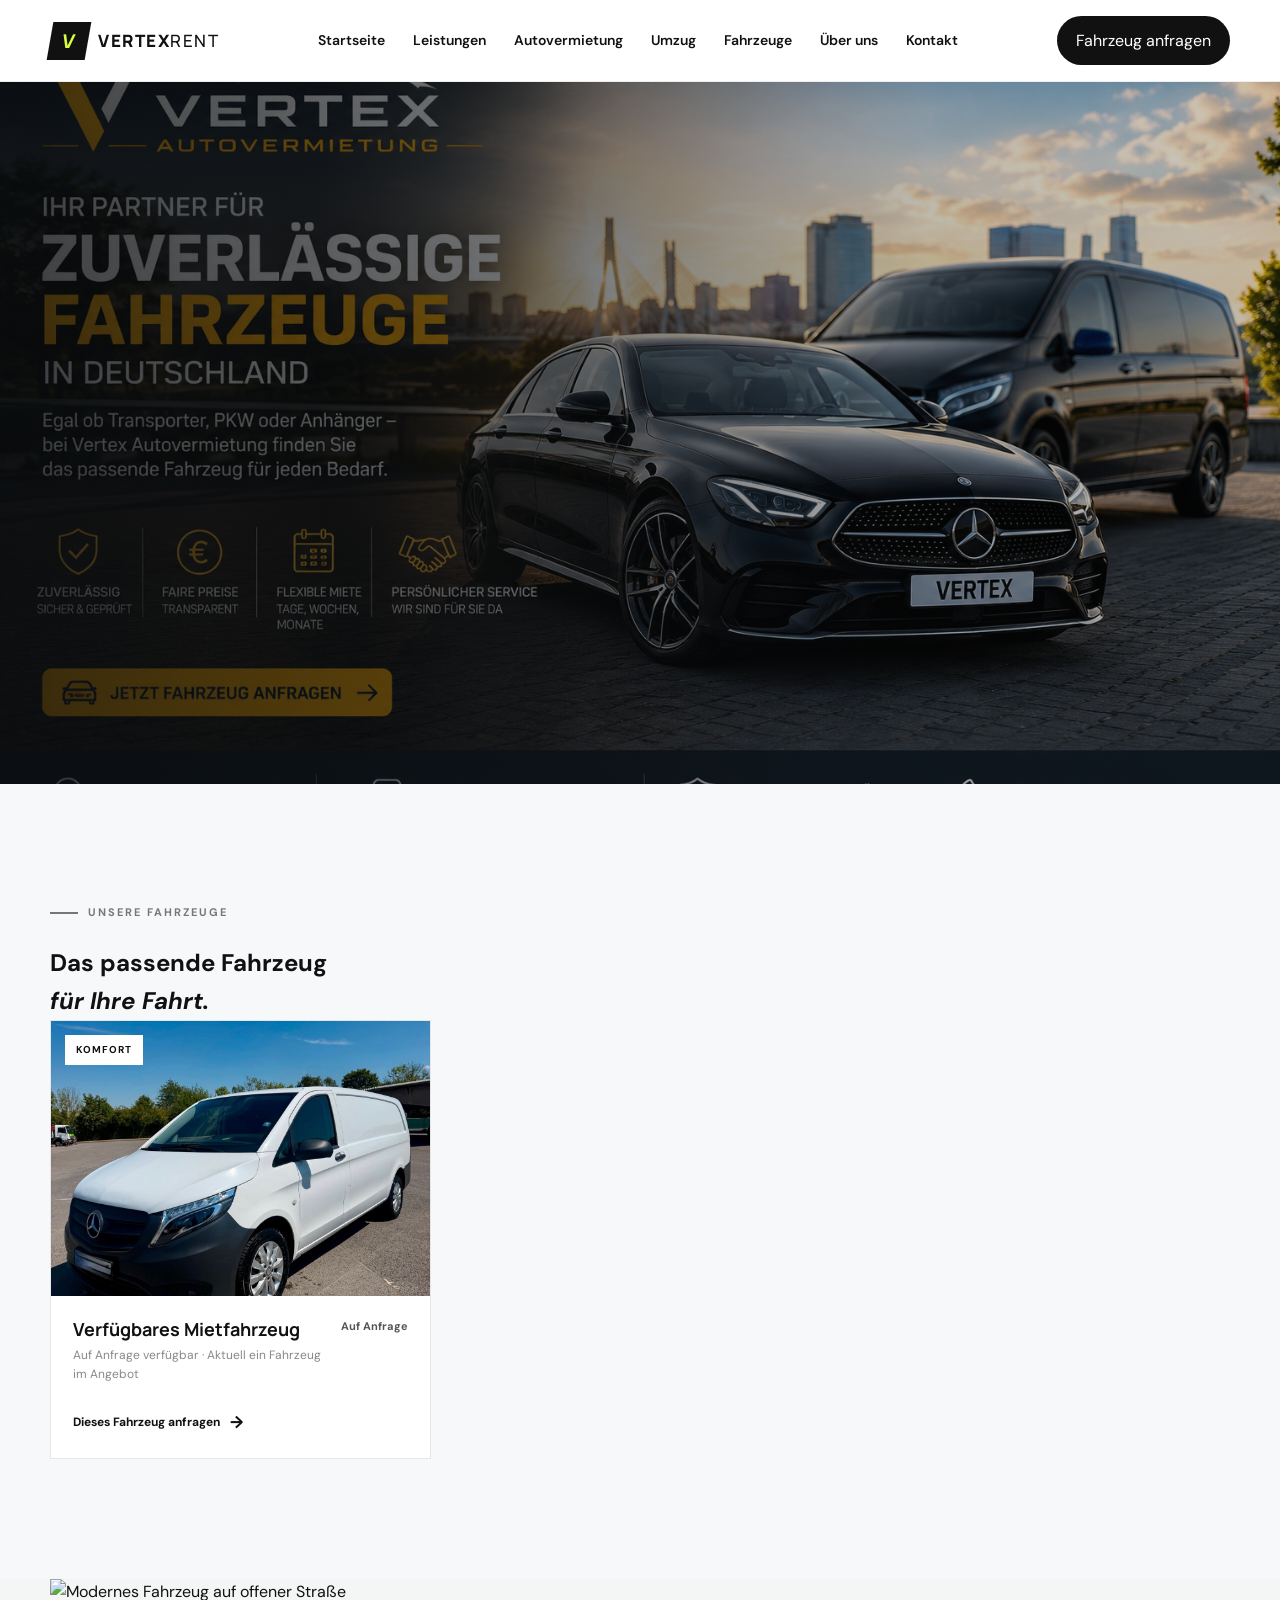
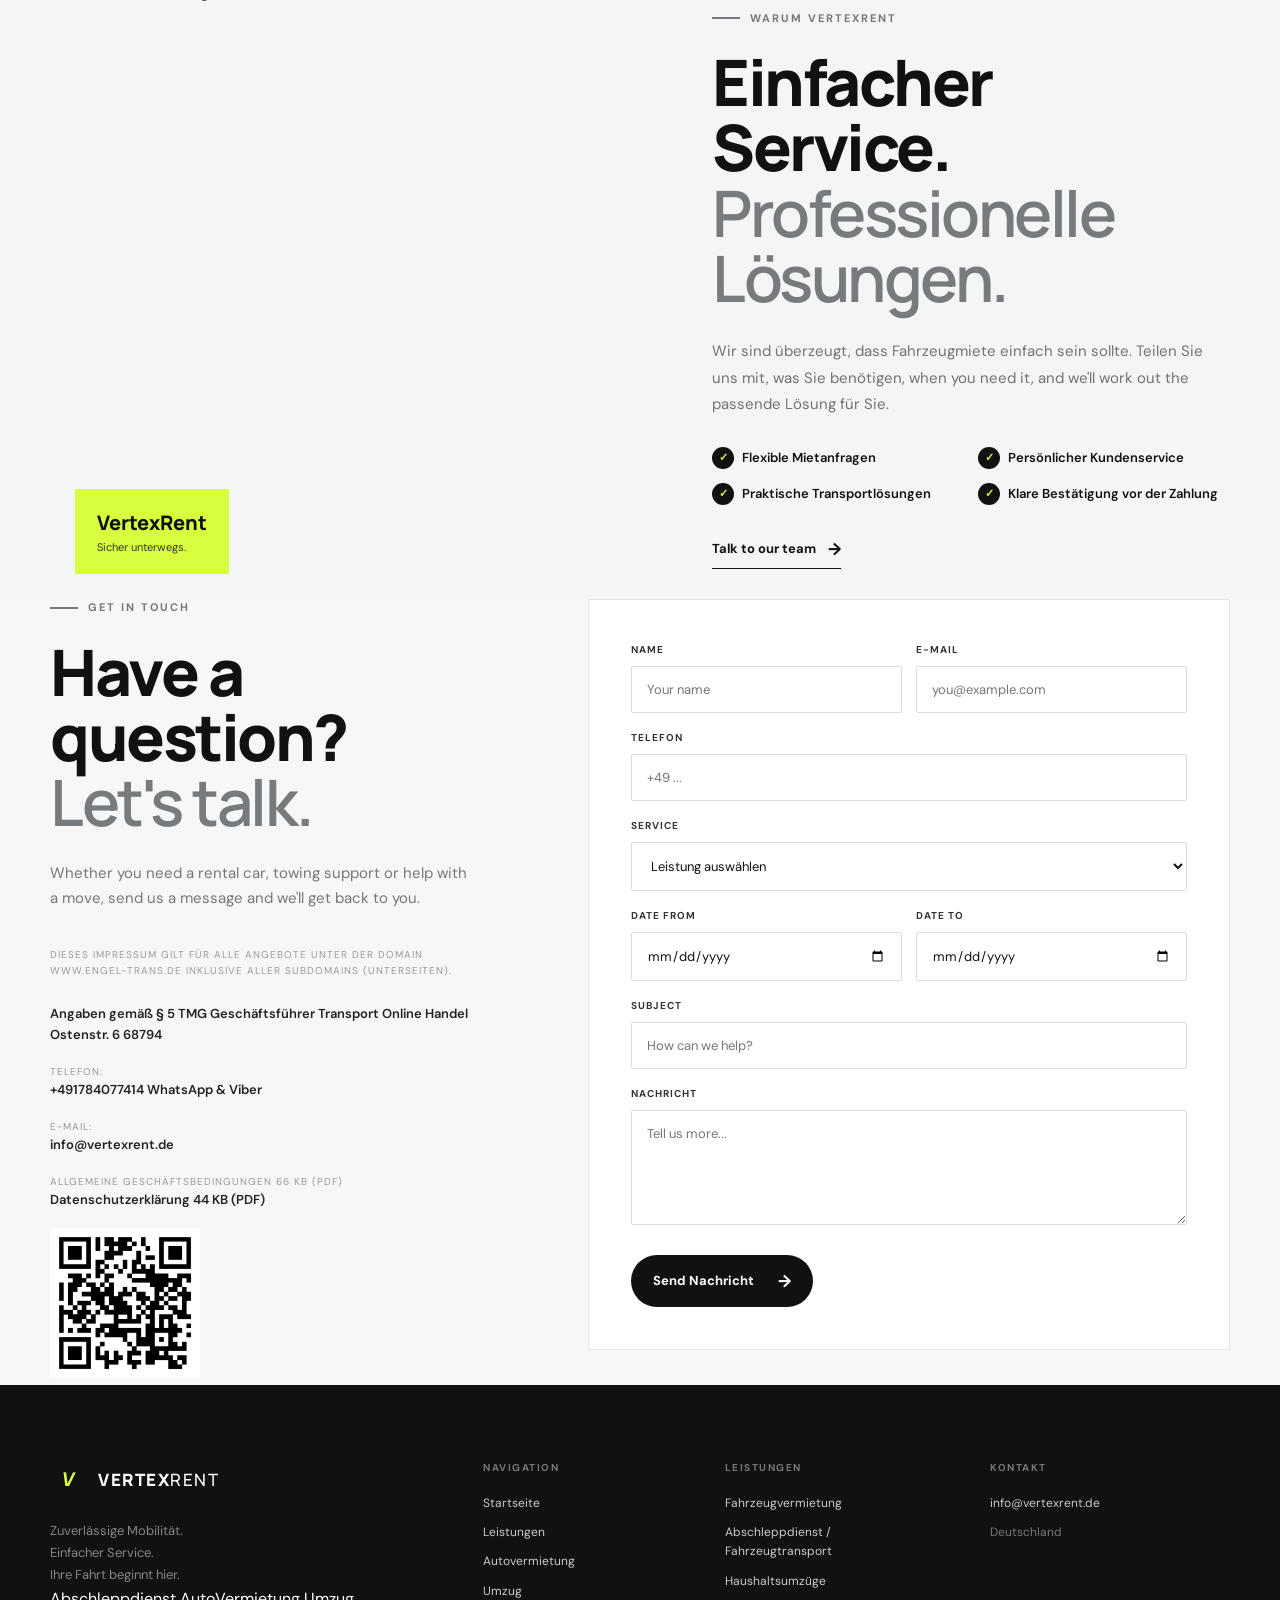
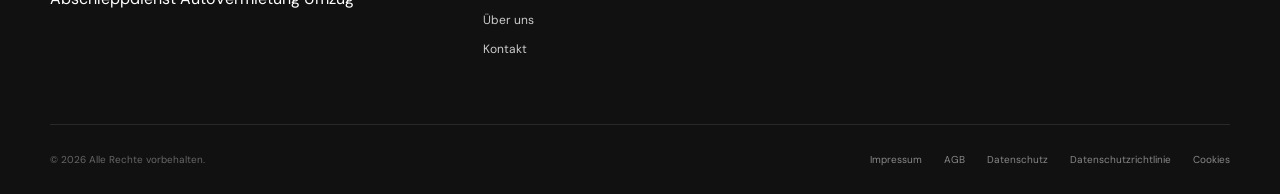
==== index.html @ 425d214c "added all files" ====
<!DOCTYPE html>

<html lang="de">
<head>
<!-- 
         BASIC META
     -->
<meta charset="utf-8"/>
<meta content="width=device-width, initial-scale=1.0" name="viewport"/>
<meta content="IE=edge" http-equiv="X-UA-Compatible"/>
<!-- 
         SEO
     -->
<title>VertexRent | Autovermietung &amp; Mobilitätsservice</title>
<meta content="VertexRent offers reliable car rental, towing and household moving services with flexible rental solutions and professional support." name="description"/>
<meta content="car rental, rent a car, vehicle rental, towing cars, moving household, VertexRent" name="keywords"/>
<meta content="VertexRent" name="author"/>
<meta content="index, follow" name="robots"/>
<meta content="index, follow" name="googlebot"/>
<!-- 
         CANONICAL URL
     -->
<link href="https://vertexrent.de/" rel="canonical"/>
<!-- 
         FAVICON
     -->
<link href="images/favicon.png" rel="icon" type="image/png"/>
<!-- 
         GOOGLE FONTS
     -->
<link href="https://fonts.googleapis.com" rel="preconnect"/>
<link crossorigin="" href="https://fonts.gstatic.com" rel="preconnect"/>
<link href="https://fonts.googleapis.com/css2?family=DM+Sans:wght@400;500;600;700&amp;family=Manrope:wght@600;700;800&amp;display=swap" rel="stylesheet"/>
<!-- 
         OPEN GRAPH
         Facebook / WhatsApp / LinkedIn
          -->
<meta content="website" property="og:type"/>
<meta content="VertexRent | Autovermietung &amp; Mobilitätsservice" property="og:title"/>
<meta content="Zuverlässige Autovermietung, Transport- und Umzugsleistungen von VertexRent." property="og:description"/>
<meta content="https://vertexrent.de/" property="og:url"/>
<meta content="VertexRent" property="og:site_name"/>
<meta content="https://vertexrent.de/images/og-image.jpg" property="og:image"/>
<!--  TWITTER / X CARD -->
<meta content="summary_large_image" name="twitter:card"/>
<meta content="VertexRent | Autovermietung &amp; Mobilitätsservice" name="twitter:title"/>
<meta content="Zuverlässige Autovermietung, Transport- und Umzugsleistungen von VertexRent." name="twitter:description"/>
<meta content="https://vertexrent.de/images/og-image.jpg" name="twitter:image"/>
<!-- 
         WEBSITE CSS
    -->
<link href="style.css" rel="stylesheet"/>
<link href="responsive.css" rel="stylesheet"/>
</head>
<body>
<header class="site-header">
  <div class="container nav-wrapper">
    <a href="index.html" class="logo" aria-label="VertexRent Startseite">
      <span class="logo-mark">V</span>
      <span class="logo-text">VERTEX<span>RENT</span></span>
    </a>
    <nav id="site-navigation" class="main-nav" aria-label="Hauptnavigation">
      <a href="index.html">Startseite</a>
      <a href="services.html">Leistungen</a>
      <a href="rental.html">Autovermietung</a>
      <a href="moving.html">Umzug</a>
      <a href="index.html#fleet">Fahrzeuge</a>
      <a href="index.html#about">Über uns</a>
      <a href="index.html#contact">Kontakt</a>
    </nav>
    <a href="rental.html" class="nav-cta">Fahrzeug anfragen</a>
    <button class="menu-toggle" type="button" aria-expanded="false" aria-controls="site-navigation" aria-label="Navigationsmenü öffnen">
      <span></span><span></span><span></span>
    </button>
  </div>
</header>

<!-- Website content will be added here -->
<!-- =========================
         HEADER
    ========================== -->
<!-- =========================
         MAIN CONTENT
    ========================== -->
<main id="main-content">
<section class="hero" id="home">
<!-- Background Image -->
<div class="hero-background"></div>
<div class="container hero-container">
<!-- <div class="hero-content">
<p class="eyebrow hero-eyebrow"><span></span> VertexRent Mobilität</p>
<h1>Zuverlässig unterwegs.<br/><em>Einfach anfragen.</em></h1>
<p class="hero-description">Autovermietung, Fahrzeugtransport und Umzugsservice – persönlich betreut, klar organisiert und auf Ihren Bedarf abgestimmt.</p>
<div class="hero-actions">
<a class="btn btn-primary" href="rental.html">Autovermietung <span>↗</span></a>
<a class="btn btn-outline" href="moving.html">Umzug anfragen <span>→</span></a>
</div>
<div class="hero-trust">
<div class="trust-item"><strong>Persönlich</strong><span>betreute Anfragen</span></div>
<div class="trust-item"><strong>Flexibel</strong><span>nach Verfügbarkeit</span></div>
<div class="trust-item"><strong>Klar</strong><span>Preis vor Zahlung</span></div>
</div>
</div> -->
</div>
</section>
<!-- =========================
     OUR FLEET SECTION
========================= -->
<section class="fleet section" id="fleet">
<div class="container">
<!-- Section Heading -->
<div class="section-heading">
<p class="eyebrow">
<span></span>
                Unsere Fahrzeuge
            </p>
<h2>
                Das passende Fahrzeug
                <br/>
<em>für Ihre Fahrt.</em>
</h2>
</div>
<!-- Cars Grid -->
<div class="car-grid">
<!-- Car 01 -->
<article class="car-card">
<div class="car-image">
<img alt="Verfügbares Mietfahrzeug" src="/images/BC8DD529-C774-4352-8C28-1C7484FE3177.png"/>
<span class="car-tag">
                        Komfort
                    </span>
</div>
<div class="car-info">
<div class="car-main-info">
<div>
<h3>
                                Verfügbares Mietfahrzeug
                            </h3>
<p>
                                Auf Anfrage verfügbar · Aktuell ein Fahrzeug im Angebot
                            </p>
</div>
<span class="car-price">
                            Auf Anfrage
                        </span>
</div>
<a class="car-link" href="rental.html">
                        Dieses Fahrzeug anfragen
                        <span>→</span>
</a>
</div>
</article>
</div>
</div>
</section>
<!-- =========================
     ABOUT SECTION
========================= -->
<section class="about section" id="about">
<div class="container about-grid">
<!-- Über uns Image -->
<div class="about-image">
<img alt="Modernes Fahrzeug auf offener Straße" src="https://images.unsplash.com/photo-1492144534655-ae79c964c9d7?auto=format&amp;fit=crop&amp;w=1400&amp;q=85"/>
<div class="about-badge">
<strong>VertexRent</strong>
<span>
                    Sicher unterwegs.
                </span>
</div>
</div>
<!-- Über uns Content -->
<div class="about-content">
<p class="eyebrow">
<span></span>

                Warum VertexRent

            </p>
<h2>

                Einfacher Service.
                <br/>
<em>Professionelle Lösungen.</em>
</h2>
<p class="about-description">

                Wir sind überzeugt, dass Fahrzeugmiete
                einfach sein sollte. Teilen Sie uns mit, was Sie benötigen,
                when you need it, and we'll work out the
                passende Lösung für Sie.

            </p>
<!-- Benefits -->
<ul class="benefits-list">
<li>
<span class="benefit-icon">
                        ✓
                    </span>
<span>
                        Flexible Mietanfragen
                    </span>
</li>
<li>
<span class="benefit-icon">
                        ✓
                    </span>
<span>
                        Persönlicher Kundenservice
                    </span>
</li>
<li>
<span class="benefit-icon">
                        ✓
                    </span>
<span>
                        Praktische Transportlösungen
                    </span>
</li>
<li>
<span class="benefit-icon">
                        ✓
                    </span>
<span>
                        Klare Bestätigung vor der Zahlung
                    </span>
</li>
</ul>
<!-- Link -->
<a class="about-link" href="#contact">

                Talk to our team

                <span>→</span>
</a>
</div>
</div>
</section>
<!-- =========================
     BOOKING SECTION
========================= -->

<!-- =========================
     CONTACT SECTION
========================= -->
<section class="contact section" id="contact">
<div class="container contact-grid">
<!-- Kontakt Information -->
<div class="contact-content">
<p class="eyebrow">
<span></span>

                Get in touch

            </p>
<h2>

                Have a question?
                <br/>
<em>Let's talk.</em>
</h2>
<p class="contact-description">

                Whether you need a rental car, towing support
                or help with a move, send us a message and
                we'll get back to you.

            </p>
<!-- Kontakt Details -->
<div class="contact-details">
<div class="contact-detail">
<span>
                       Dieses Impressum gilt für alle Angebote unter der Domain www.engel-trans.de inklusive aller Subdomains (Unterseiten).
                    </span>
                    <br/>
<strong>
                        Angaben gemäß § 5 TMG

Geschäftsführer
Transport Online Handel
Ostenstr. 6 68794

                    </strong>
</div>
<div class="contact-detail">
<span>
                       Telefon:
                    </span>
<strong>
                        +491784077414 WhatsApp & Viber
                    </strong>
                    
</div>
<div class="contact-detail">
<span>
                       E-Mail:
                    </span>
<strong>
                      info@vertexrent.de
                    </strong>
                    
</div>
<div class="contact-detail">
<span>
                       Allgemeine Geschäftsbedingungen
66 KB (PDF)
                    </span>
<strong>
                       Datenschutzerklärung
44 KB (PDF)
                    </strong>
                    
</div>
<div class="contact-detail">
<span>
                       
                    </span>
<strong>
                      <img src="images/whatsappQR.jpeg" alt="QR-Code-Engel-Trans" width="150" height="150">
                    </strong>
                    
</div>
</div>
</div>
<!-- Kontakt Form -->
<div class="contact-form-wrapper">
<form class="contact-form" id="contactForm">
<!-- Name + E-Mail -->
<div class="form-row">
<div class="form-group">
<label for="contact-name">
                            Name
                        </label>
<input id="contact-name" name="name" placeholder="Your name" required="" type="text"/>
</div>
<div class="form-group">
<label for="contact-email">
                            E-Mail
                        </label>
<input id="contact-email" name="email" placeholder="you@example.com" required="" type="email"/>
</div>
</div>
<!-- Telefon -->
<div class="form-group">
<label for="contact-phone">
                        Telefon
                    </label>
<input id="contact-phone" name="phone" placeholder="+49 ..." type="tel"/>
</div>
<!-- Service -->
<div class="form-group">
<label for="contact-service">
                        Service
                    </label>
<select id="contact-service" name="service" required="">
<option value="">
                            Leistung auswählen
                        </option>
<option value="rental">
                            Autovermietung
                        </option>
<option value="towing">
                            Towing Cars
                        </option>
<option value="moving">
                            Haushaltsumzüge
                        </option>
</select>
</div>
<!-- Dates -->
<div class="form-row">
<div class="form-group">
<label for="contact-date-from">
                            Date From
                        </label>
<input id="contact-date-from" name="date-from" type="date"/>
</div>
<div class="form-group">
<label for="contact-date-to">
                            Date To
                        </label>
<input id="contact-date-to" name="date-to" type="date"/>
</div>
</div>
<!-- Subject -->
<div class="form-group">
<label for="contact-subject">
                        Subject
                    </label>
<input id="contact-subject" name="subject" placeholder="How can we help?" type="text"/>
</div>
<!-- Nachricht -->
<div class="form-group">
<label for="contact-message">
                        Nachricht
                    </label>
<textarea id="contact-message" name="message" placeholder="Tell us more..." rows="5"></textarea>
</div>
<!-- Submit -->
<button class="btn btn-dark contact-submit" type="submit">

                    Send Nachricht

                    <span>→</span>
</button>
</form>
</div>
</div>
</section>
</main>
<section aria-label="VertexRent services" class="service-label-strip">
<div class="container service-label-strip-inner" style="display:none">
<span>Abschleppdienst</span>
<span>AutoVermietung</span>
<span>Umzug</span>
</div>
</section>
<!-- =========================
     FOOTER
========================= -->
<footer class="site-footer">
  <div class="container">
    <div class="footer-top">
      <div class="footer-brand">
        <a class="logo footer-logo" href="index.html" aria-label="VertexRent Startseite">
          <span class="logo-mark">V</span>
          <span class="logo-text">VERTEX<span>RENT</span></span>
        </a>
        <p>Zuverlässige Mobilität.<br>Einfacher Service.<br>Ihre Fahrt beginnt hier.</p>
        <div class="service-label-strip footer-services" aria-label="Unsere Leistungen">
          <span>Abschleppdienst</span>
          <span>AutoVermietung</span>
          <span>Umzug</span>
        </div>
      </div>
      <div class="footer-column">
        <h4>Navigation</h4>
        <a href="index.html">Startseite</a>
        <a href="services.html">Leistungen</a>
        <a href="rental.html">Autovermietung</a>
        <a href="moving.html">Umzug</a>
        <a href="index.html#about">Über uns</a>
        <a href="index.html#contact">Kontakt</a>
      </div>
      <div class="footer-column">
        <h4>Leistungen</h4>
        <a href="rental.html">Fahrzeugvermietung</a>
        <a href="services.html#transport">Abschleppdienst / Fahrzeugtransport</a>
        <a href="moving.html">Haushaltsumzüge</a>
      </div>
      <div class="footer-column">
        <h4>Kontakt</h4>
        <a href="mailto:info@vertexrent.de">info@vertexrent.de</a>
        <span class="footer-muted">Deutschland</span>
      </div>
    </div>
    <div class="footer-bottom">
      <p>© 2026 Alle Rechte vorbehalten.</p>
      <nav aria-label="Rechtliche Hinweise" class="legal-links">
        <a href="impressum.html">Impressum</a>
        <a href="agb.html">AGB</a>
        <a href="datenschutz.html">Datenschutz</a>
        <a href="privacy-policy.html">Datenschutzrichtlinie</a>
        <a href="cookies.html">Cookies</a>
      </nav>
    </div>
  </div>
</footer>
<div class="cookie-notice" id="cookieNotice" role="region" aria-label="Cookie-Hinweis" hidden>
  <div class="cookie-notice-inner">
    <div>
      <p class="cookie-notice-title">Datenschutz &amp; Cookies</p>
      <p class="cookie-notice-text">Diese Website verwendet derzeit nur technisch erforderliche Speichermechanismen für grundlegende Funktionen und Ihre Cookie-Einstellungen. Analyse- oder Marketing-Cookies sind standardmäßig nicht aktiviert. <a href="privacy-policy.html">Mehr erfahren</a></p>
    </div>
    <div class="cookie-notice-actions">
      <button type="button" class="cookie-button" id="cookieNecessary">Weiter</button>
      <a href="cookies.html" class="cookie-link">Cookie-Einstellungen</a>
    </div>
  </div>
</div>
<script src="script.js"></script>
</body>
</html>
---- style.css ----
/* ========
   GLOBAL RESET
======== */

* {
    margin: 0;
    padding: 0;
    box-sizing: border-box;
}

html {
    scroll-behavior: smooth;
}

body {
    font-family: "DM Sans", sans-serif;
    color: #111111;
    background: #ffffff;
    line-height: 1.6;
}

a {
    text-decoration: none;
    color: inherit;
}

button {
    font-family: inherit;
}


/* =========
   CONTAINER
========== */

.container {
    width: min(1180px, calc(100% - 48px));
    margin: 0 auto;
}


/* ============
   HEADER
 ===========*/

.site-header {
    width: 100%;
    height: 82px;

    background: #ffffff;

    border-bottom: 1px solid #eeeeee;

    position: sticky;
    top: 0;
    z-index: 1000;
}


/* 
   NAV WRAPPER 
   */

.nav-wrapper {
    height: 100%;

    display: flex;
    align-items: center;
    justify-content: space-between;
}


/* 
   LOGO
 */

.logo {
    display: flex;
    align-items: center;
    gap: 10px;

    font-family: "Manrope", sans-serif;

    font-size: 17px;
    font-weight: 800;

    letter-spacing: 1.5px;
}


/* Logo icon */

.logo-mark {
    width: 38px;
    height: 38px;

    display: grid;
    place-items: center;

    background: #111111;
    color: #d8ff3e;

    font-size: 19px;
    font-weight: 800;

    transform: skew(-10deg);
}


/* Logo text */

.logo-text {
    color: #111111;
}

.logo-text span {
    font-weight: 500;
}


/* 
   DESKTOP NAVIGATION
 */

.main-nav {
    display: flex;
    align-items: center;

    gap: 28px;

    font-size: 14px;
    font-weight: 600;
}

.main-nav a {
    transition: opacity 0.2s ease;
}

.main-nav a:hover {
    opacity: 0.55;
}


/* 
   NAV CTA
 */

.nav-cta {
    background: #111111;
    color: #ffffff;

    padding: 12px 19px;

    border-radius: 100px;

    transition:
        background 0.2s ease,
        transform 0.2s ease;
}

.nav-cta:hover {
    opacity: 1 !important;

    background: #222222;

    transform: translateY(-2px);
}


/* 
   MOBILE MENU BUTTON
*/

.menu-toggle {
    display: none;

    width: 42px;
    height: 42px;

    border: none;
    background: transparent;

    cursor: pointer;

    flex-direction: column;
    align-items: center;
    justify-content: center;

    gap: 5px;
}

.menu-toggle span {
    display: block;

    width: 24px;
    height: 2px;

    background: #111111;

    transition: 0.3s ease;
}


/* =========================
   HERO SECTION
========================= */

.hero {

    /* position: relative;

    min-height: calc(100vh - 82px);

    display: flex;

    align-items: center;

    overflow: hidden;

    background: #141618;

    color: #ffffff; */
    position: relative;
    width: 100%;
    height: 700px;
    overflow: hidden;
}


/* 
   HERO BACKGROUND
*/

.hero-background {
    position: absolute;
    top: 0;
    left: 0;
    width: 100%;
    height: 100%;

    background-image:
        url("images/hero photo.png");

    background-size: cover;
    background-position: center center;
    background-repeat: no-repeat;
}


/* 
   HERO CONTAINER
 */

.hero-container {

    position: relative;

    z-index: 1;

    width: 100%;

    padding-top: 100px;

    padding-bottom: 100px;
}


/* 
   HERO CONTENT
 */

.hero-content {

    max-width: 720px;
}


/* 
   EYEBROW
 */

.eyebrow {

    display: flex;

    align-items: center;

    gap: 10px;

    text-transform: uppercase;

    letter-spacing: 2px;

    font-size: 11px;

    font-weight: 700;

    color: #74787c;

    margin-bottom: 22px;
}


.eyebrow span {

    display: block;

    width: 28px;

    height: 2px;

    background: currentColor;
}


.hero-eyebrow {

    color: #d8ff3e;
}


/* 
   HERO HEADING
 */

.hero h1 {

    font-family: "Manrope", sans-serif;

    font-size: clamp(48px, 7vw, 88px);

    line-height: 0.98;

    letter-spacing: -4px;

    font-weight: 800;

    margin-bottom: 28px;
}


.hero h1 em {

    font-style: normal;

    color: #d8ff3e;

    font-weight: 600;
}


/* 
   HERO DESCRIPTION
 */

.hero-description {

    max-width: 540px;

    font-size: 18px;

    line-height: 1.7;

    color: #d8d9da;

    margin-bottom: 34px;
}


/* 
   HERO BUTTONS
 */

.hero-actions {

    display: flex;

    align-items: center;

    gap: 12px;

    flex-wrap: wrap;
}


.btn {

    display: inline-flex;

    align-items: center;

    justify-content: center;

    gap: 24px;

    border-radius: 100px;

    padding: 15px 22px;

    font-family: "DM Sans", sans-serif;

    font-size: 13px;

    font-weight: 700;

    transition:
        transform 0.25s ease,
        background 0.25s ease,
        box-shadow 0.25s ease;
}


.btn span {

    font-size: 17px;
}


/* Primary */

.btn-primary {

    background: #d8ff3e;

    color: #111111;
}


.btn-primary:hover {

    transform: translateY(-2px);

    box-shadow:
        0 12px 25px rgba(216, 255, 62, 0.18);
}


/* Outline */

.btn-outline {

    border: 1px solid rgba(255, 255, 255, 0.40);

    color: #ffffff;

    background: transparent;
}


.btn-outline:hover {

    background: #ffffff;

    color: #111111;
}


/* 
   HERO TRUST
*/

.hero-trust {

    display: flex;

    gap: 34px;

    margin-top: 72px;
}


.trust-item {

    display: flex;

    flex-direction: column;
}


.trust-item strong {

    font-family: "Manrope", sans-serif;

    font-size: 17px;

    font-weight: 700;
}


.trust-item span {

    font-size: 11px;

    color: #9da0a2;
}


/* 
   SCROLL INDICATOR
 */

.hero-scroll {

    position: absolute;

    right: 34px;

    bottom: 34px;

    z-index: 2;

    display: flex;

    align-items: center;

    gap: 10px;

    color: #aaa;

    font-size: 10px;

    letter-spacing: 2px;

    writing-mode: vertical-rl;
}


.hero-scroll strong {

    color: #d8ff3e;

    font-size: 18px;

    font-weight: 400;
}


/* =========================
   FLEET SECTION
========================= */

.fleet {
    background: #ffffff;
}


/* =========================
   CAR GRID
========================= */

.car-grid {

    display: grid;

    grid-template-columns:
        repeat(3, 1fr);

    gap: 18px;
}


/* 
   CAR CAR 
   */


.car-card {

    background: #ffffff;

    border: 1px solid #e5e6e7;

    overflow: hidden;

    transition:
        transform 0.3s ease,
        box-shadow 0.3s ease;
}


.car-card:hover {

    transform: translateY(-5px);

    box-shadow:
        0 15px 35px rgba(0, 0, 0, 0.08);
}


/* 
   CAR IMAGE
 */

.car-image {

    height: 275px;

    position: relative;

    overflow: hidden;

    background: #eeeeee;
}


.car-image img {

    width: 100%;

    height: 100%;

    object-fit: cover;

    transition:
        transform 0.5s ease;
}


.car-card:hover .car-image img {

    transform: scale(1.05);
}


/* 
   CAR TAG
*/

.car-tag {

    position: absolute;

    top: 14px;

    left: 14px;

    background: #ffffff;

    color: #111111;

    padding: 7px 11px;

    font-size: 10px;

    text-transform: uppercase;

    letter-spacing: 1px;

    font-weight: 700;
}


/* 
   CAR INFO
 */

.car-info {

    padding: 22px;
}


.car-main-info {

    display: flex;

    justify-content: space-between;

    align-items: flex-start;

    gap: 15px;
}


.car-info h3 {

    font-family: "Manrope", sans-serif;

    font-size: 18px;

    line-height: 1.3;
}


.car-info p {

    font-size: 12px;

    color: #888888;

    margin-top: 4px;
}


.car-price {

    font-size: 11px;

    font-weight: 700;

    white-space: nowrap;

    color: #555555;
}


/* 
   CAR LINK
 */

.car-link {

    display: inline-flex;

    align-items: center;

    gap: 10px;

    margin-top: 25px;

    font-size: 12px;

    font-weight: 700;
}


.car-link span {

    font-size: 17px;

    transition:
        transform 0.2s ease;
}


.car-link:hover span {

    transform: translateX(5px);
}


/* =========================
   ABOUT SECTION
========================= */

.about {

    background: #f4f5f5;
}


/* 
   ABOUT GRID
 */

.about-grid {

    display: grid;

    grid-template-columns:
        1.05fr 0.95fr;

    gap: 90px;

    align-items: center;
}


/*
   ABOUT IMAGE
*/

.about-image {

    height: 620px;

    position: relative;

    overflow: hidden;
}


.about-image img {

    width: 100%;

    height: 100%;

    object-fit: cover;
}


/* 
   IMAGE BADGE
*/

.about-badge {

    position: absolute;

    left: 25px;

    bottom: 25px;

    background: #d8ff3e;

    padding: 18px 22px;

    display: flex;

    flex-direction: column;
}


.about-badge strong {

    font-family: "Manrope", sans-serif;

    font-size: 20px;

    font-weight: 800;
}


.about-badge span {

    font-size: 11px;

    color: #333333;
}


/* 
   ABOUT CONTENT
 */

.about-content h2 {

    font-family: "Manrope", sans-serif;

    font-size: clamp(38px, 5vw, 64px);

    line-height: 1.02;

    letter-spacing: -2.5px;

    font-weight: 800;
}


.about-content h2 em {

    font-style: normal;

    color: #777b7e;

    font-weight: 600;
}


.about-description {

    max-width: 500px;

    color: #6f7377;

    margin: 28px 0;

    font-size: 15px;

    line-height: 1.75;
}


/*
   BENEFITS
 */

.benefits-list {

    list-style: none;

    display: grid;

    grid-template-columns: 1fr 1fr;

    gap: 14px;

    margin: 30px 0;
}


.benefits-list li {

    display: flex;

    align-items: center;

    font-size: 13px;

    font-weight: 600;
}


.benefit-icon {

    width: 22px;

    height: 22px;

    flex-shrink: 0;

    display: grid;

    place-items: center;

    margin-right: 8px;

    border-radius: 50%;

    background: #111111;

    color: #d8ff3e;

    font-size: 11px;
}


/* 
   ABOUT LINK
 */

.about-link {

    display: inline-flex;

    align-items: center;

    gap: 12px;

    font-size: 13px;

    font-weight: 700;

    border-bottom: 1px solid #111111;

    padding-bottom: 5px;
}


.about-link span {

    font-size: 17px;

    transition:
        transform 0.2s ease;
}


.about-link:hover span {

    transform: translateX(5px);
}


/* =========================
   BOOKING SECTION
========================= */

.booking {
    background: #ffffff;
}


/* =========================
   BOOKING BOX
========================= */

.booking-box {

    display: grid;

    grid-template-columns:
        0.9fr 1.1fr;

    background: #111111;

    color: #ffffff;

    overflow: hidden;
}


/* 
   BOOKING CONTENT
 */

.booking-content {

    padding: 70px;
}


.booking-eyebrow {
    color: #d8ff3e;
}


.booking-content h2 {

    font-family: "Manrope", sans-serif;

    font-size: clamp(42px, 5vw, 66px);

    line-height: 1;

    letter-spacing: -2px;

    font-weight: 800;
}


.booking-content h2 em {

    font-style: normal;

    color: #d8ff3e;

    font-weight: 600;
}


.booking-description {

    max-width: 400px;

    color: #aaaaaa;

    margin: 25px 0 42px;

    font-size: 14px;

    line-height: 1.7;
}


/* 
   BOOKING STEPS
 */

.booking-steps {

    display: flex;

    flex-direction: column;

    gap: 20px;
}


.booking-step {

    display: flex;

    align-items: flex-start;

    gap: 16px;
}


.booking-step > span {

    color: #d8ff3e;

    font-family: "Manrope", sans-serif;

    font-size: 11px;

    font-weight: 700;
}


.booking-step strong {

    display: block;

    color: #ffffff;

    font-size: 13px;
}


.booking-step p {

    color: #999999;

    font-size: 11px;

    margin-top: 2px;
}


/* 
   FORM WRAPPER
    */

.booking-form-wrapper {

    background: #f6f7f7;

    color: #111111;

    padding: 50px;
}


/* 
   FORM
 */

.booking-form {

    width: 100%;
}


/* 
   FORM HEADING
 */

.form-heading {

    display: flex;

    justify-content: space-between;

    align-items: center;

    gap: 20px;

    margin-bottom: 30px;
}


.form-heading h3 {

    font-family: "Manrope", sans-serif;

    font-size: 21px;

    font-weight: 800;
}


.form-heading span {

    font-size: 9px;

    color: #777777;

    text-transform: uppercase;

    letter-spacing: 1px;

    font-weight: 700;
}


/* 
   FORM ROW
 */

.form-row {

    display: grid;

    grid-template-columns:
        1fr 1fr;

    gap: 14px;
}


/* 
   FORM GROUP
    */

.form-group {

    margin-bottom: 17px;
}


.form-group label {

    display: block;

    font-size: 10px;

    text-transform: uppercase;

    letter-spacing: 1px;

    font-weight: 700;

    color: #333333;

    margin-bottom: 8px;
}


.form-group input,
.form-group select,
.form-group textarea {

    width: 100%;

    border: 1px solid #dddddd;

    background: #ffffff;

    padding: 14px 15px;

    border-radius: 2px;

    font-family: "DM Sans", sans-serif;

    font-size: 13px;

    color: #111111;

    outline: none;

    transition:
        border-color 0.2s ease;
}


.form-group input:focus,
.form-group select:focus,
.form-group textarea:focus {

    border-color: #111111;
}


.form-group textarea {

    resize: vertical;

    min-height: 100px;
}


/* 
   FORM SECTION TITLE
*/

.form-section-title {

    font-size: 10px;

    text-transform: uppercase;

    letter-spacing: 1.5px;

    font-weight: 700;

    color: #888888;

    border-bottom: 1px solid #dddddd;

    padding-bottom: 10px;

    margin: 28px 0 20px;
}


/* 
   BOOKING BUTTON
 */

.booking-submit {

    width: 100%;

    border: none;

    cursor: pointer;

    margin-top: 5px;
}


/* 
   FORM NOTE
 */

.form-note {

    text-align: center;

    color: #888888;

    font-size: 10px;

    line-height: 1.5;

    margin-top: 12px;
}



/* =========================
   CONTACT SECTION
========================= */

.contact {

    background: #f7f7f7;
}


/* 
   CONTACT GRID
= */

.contact-grid {

    display: grid;

    grid-template-columns:
        0.8fr 1.2fr;

    gap: 110px;

    align-items: start;
}


/* 
   CONTACT CONTENT
 */

.contact-content h2 {

    font-family: "Manrope", sans-serif;

    font-size: clamp(38px, 5vw, 64px);

    line-height: 1.02;

    letter-spacing: -2.5px;

    font-weight: 800;
}


.contact-content h2 em {

    font-style: normal;

    color: #777b7e;

    font-weight: 600;
}


.contact-description {

    max-width: 420px;

    color: #777777;

    margin: 26px 0 35px;

    font-size: 15px;

    line-height: 1.7;
}


/* 
   CONTACT DETAILS
 */

.contact-details {

    display: flex;

    flex-direction: column;

    gap: 18px;
}


.contact-detail {

    display: flex;

    flex-direction: column;
}


.contact-detail span {

    font-size: 10px;

    text-transform: uppercase;

    letter-spacing: 1px;

    color: #999999;
}


.contact-detail strong {

    font-size: 13px;

    font-weight: 600;

    color: #222222;
}


/* 
   CONTACT FORM
 */

.contact-form-wrapper {

    background: #ffffff;

    border: 1px solid #e5e5e5;

    padding: 42px;
}


.contact-form {

    width: 100%;
}


/* 
   DARK BUTTON
 */

.btn-dark {

    display: inline-flex;

    align-items: center;

    justify-content: center;

    gap: 24px;

    background: #111111;

    color: #ffffff;

    border: none;

    cursor: pointer;
}


.btn-dark:hover {

    background: #292929;
}


.contact-submit {

    margin-top: 5px;
}



/* =========================
   FOOTER
========================= */

.site-footer {

    background: #111111;

    color: #ffffff;

    padding-top: 75px;
}


/* 
   FOOTER TOP
 */

.footer-top {

    display: grid;

    grid-template-columns:
        1.6fr
        0.8fr
        0.9fr
        1fr;

    gap: 50px;

    padding-bottom: 65px;
}


/* 
   FOOTER BRAND
 */

.footer-brand p {

    max-width: 280px;

    color: #858585;

    font-size: 13px;

    line-height: 1.7;

    margin-top: 22px;
}


/* Footer logo */

.footer-logo {

    color: #ffffff;
}


.footer-logo .logo-text {

    color: #ffffff;
}


/*
   FOOTER COLUMNS
 */

.footer-column {

    display: flex;

    flex-direction: column;

    align-items: flex-start;

    gap: 10px;
}


.footer-column h4 {

    font-size: 10px;

    text-transform: uppercase;

    letter-spacing: 1.5px;

    color: #777777;

    margin-bottom: 8px;
}


.footer-column a {

    font-size: 12px;

    color: #cccccc;

    transition:
        color 0.2s ease;
}


.footer-column a:hover {

    color: #d8ff3e;
}


.footer-muted {

    font-size: 12px;

    color: #777777;
}


/* 
   FOOTER BOTTOM
 */

.footer-bottom {

    min-height: 70px;

    border-top: 1px solid #292929;

    display: flex;

    align-items: center;

    justify-content: space-between;

    gap: 20px;
}


.footer-bottom p {

    color: #666666;

    font-size: 10px;
}


/* 
   LEGAL LINKS
 */

.legal-links {

    display: flex;

    align-items: center;

    gap: 22px;
}


.legal-links a {

    color: #888888;

    font-size: 10px;

    transition:
        color 0.2s ease;
}


.legal-links a:hover {

    color: #ffffff;
}

/* =====================================================
   BOOKING SERVICE GATEWAY
===================================================== */
.booking-service-gateway {
    display: flex;
    align-items: stretch;
}

.booking-gateway-card {
    width: 100%;
    padding: 42px;
    border: 1px solid #e5e5e5;
    background: #fff;
    box-sizing: border-box;
}

.booking-gateway-card h3 {
    margin: 12px 0 12px;
    font-size: clamp(28px, 3vw, 40px);
    line-height: 1.08;
}

.booking-gateway-card > p:not(.eyebrow):not(.form-note) {
    max-width: 560px;
    line-height: 1.7;
    color: #555;
}

.booking-gateway-actions {
    display: flex;
    gap: 12px;
    flex-wrap: wrap;
    margin-top: 28px;
}

.booking-gateway-actions .btn {
    text-decoration: none;
}

.btn-outline {
    display: inline-flex;
    align-items: center;
    justify-content: center;
    gap: 20px;
    padding: 16px 20px;
    border: 1px solid #111;
    color: #111;
    background: #fff;
    cursor: pointer;
}

.btn-outline:hover {
    background: #f4f4f4;
}


/* =====================================================
   COOKIE NOTICE
===================================================== */
.cookie-notice {
    position: fixed;
    left: 20px;
    right: 20px;
    bottom: 20px;
    z-index: 1000;
}

.cookie-notice[hidden] { display: none; }

.cookie-notice-inner {
    max-width: 1180px;
    margin: 0 auto;
    display: flex;
    align-items: center;
    justify-content: space-between;
    gap: 24px;
    padding: 18px 20px;
    background: #111;
    color: #fff;
    box-shadow: 0 20px 60px rgba(0,0,0,.22);
}

.cookie-notice-title {
    margin: 0 0 4px;
    font-weight: 800;
}

.cookie-notice-text {
    margin: 0;
    color: rgba(255,255,255,.72);
    font-size: 13px;
    line-height: 1.55;
}

.cookie-notice-text a,
.cookie-link {
    color: #fff;
}

.cookie-notice-actions {
    display: flex;
    align-items: center;
    gap: 12px;
    flex-shrink: 0;
}

.cookie-button {
    border: 0;
    padding: 12px 16px;
    background: #fff;
    color: #111;
    font: inherit;
    font-size: 13px;
    font-weight: 800;
    cursor: pointer;
}

.cookie-link {
    font-size: 12px;
    text-decoration: underline;
    text-underline-offset: 3px;
}

@media (max-width: 760px) {
    .cookie-notice {
        left: 12px;
        right: 12px;
        bottom: 12px;
    }

    .cookie-notice-inner,
    .cookie-notice-actions {
        flex-direction: column;
        align-items: stretch;
    }
}


/* ========================================
   FINAL HOMEPAGE HERO + RESPONSIVE POLISH
======================================== */
.hero {
    min-height: clamp(620px, 78vh, 820px);
    height: auto;
    display: flex;
    align-items: center;
    position: relative;
    isolation: isolate;
}
.hero-background {
    inset: 0;
    width: 100%;
    height: 100%;
    background-size: cover;
    background-position: center 58%;
    background-repeat: no-repeat;
    transform: scale(1.01);
}
.hero-background::after {
    content: "";
    position: absolute;
    inset: 0;
    background:
      linear-gradient(90deg, rgba(10,12,14,.74) 0%, rgba(10,12,14,.48) 42%, rgba(10,12,14,.10) 72%, rgba(10,12,14,.05) 100%),
      linear-gradient(180deg, rgba(10,12,14,.15), rgba(10,12,14,.32));
}
.hero-container {
    min-height: clamp(620px, 78vh, 820px);
    display: flex;
    align-items: center;
    padding-top: 72px;
    padding-bottom: 72px;
}
.hero-content {
    max-width: 760px;
    color: #fff;
}
.hero-content::before {
    content: "Autovermietung · Abschleppdienst · Umzug";
    display: inline-flex;
    margin-bottom: 20px;
    padding: 8px 13px;
    border: 1px solid rgba(255,255,255,.28);
    border-radius: 999px;
    background: rgba(0,0,0,.20);
    backdrop-filter: blur(10px);
    color: rgba(255,255,255,.92);
    font-size: 11px;
    font-weight: 800;
    letter-spacing: .14em;
    text-transform: uppercase;
}
.hero-content::after { content: none; }
.hero h1 { text-shadow: 0 8px 32px rgba(0,0,0,.25); }
.hero-description { color: rgba(255,255,255,.88); text-shadow: 0 3px 16px rgba(0,0,0,.18); }

@media (max-width: 860px) {
    .hero { min-height: 680px; }
    .hero-container { min-height: 680px; }
}

@media (max-width: 700px) {
    .hero { min-height: 610px; }
    .hero-container { min-height: 610px; padding-top: 48px; padding-bottom: 48px; }
    .hero-background { background-position: 62% center; }
    .hero-content { max-width: 100%; }
    .hero-content::before { font-size: 9px; letter-spacing: .10em; padding: 7px 10px; }
}
---- responsive.css ----
/* =========================
   TABLET
========================= */

@media (max-width: 900px) {

    .main-nav {
        gap: 16px;
    }

}


/* =========================
   MOBILE
========================= */

@media (max-width: 700px) {

    .container {
        width: min(100% - 30px, 1180px);
    }


    .site-header {
        height: 70px;
    }


    .menu-toggle {
        display: flex;
    }


    .main-nav {

        position: absolute;

        top: 70px;
        left: 0;
        right: 0;

        background: #ffffff;

        display: none;

        flex-direction: column;

        align-items: stretch;

        gap: 0;

        padding: 20px 25px;

        border-bottom: 1px solid #eeeeee;
    }


    .main-nav.open {
        display: flex;
    }


    .main-nav a {
        padding: 10px 0;
    }


    .main-nav .nav-cta {
        text-align: center;

        margin-top: 8px;
    }

}


/* =========================
   HERO RESPONSIVE
========================= */

@media (max-width: 700px) {

    .hero {

        min-height: calc(100vh - 70px);
    }


    .hero-container {

        padding-top: 70px;
        padding-bottom: 70px;
        display: flex;
        align-items: center;
        justify-content: center;
    }


    .hero h1 {

        font-size: clamp(46px, 13vw, 68px);

        letter-spacing: -2px;
    }


    .hero-description {

        font-size: 16px;

        max-width: 100%;
    }


    .hero-trust {

        gap: 18px;

        margin-top: 50px;
    }


    .hero-scroll {

        display: none;
    }

}



/* =========================
   SERVICES RESPONSIVE
========================= */

@media (max-width: 900px) {

    .services-heading {

        grid-template-columns: 1fr;

        gap: 30px;

        align-items: start;
    }


    .service-grid {

        grid-template-columns: 1fr;
    }


    .service-card {

        min-height: 280px;
    }

}


@media (max-width: 700px) {

    .section {

        padding: 80px 0;
    }


    .section-heading {

        margin-bottom: 38px;
    }


    .section-heading h2 {

        font-size: 42px;

        letter-spacing: -1.8px;
    }


    .service-card {

        min-height: 270px;

        padding: 28px;
    }


    .service-card h3 {

        font-size: 25px;
    }

}


/* =========================
   FLEET RESPONSIVE
========================= */

@media (max-width: 900px) {

    .car-grid {

        grid-template-columns:
            repeat(2, 1fr);
    }

}


@media (max-width: 700px) {

    .car-grid {

        grid-template-columns: 1fr;
    }


    .car-image {

        height: 250px;
    }

}




/* =========================
   ABOUT RESPONSIVE
========================= */

@media (max-width: 900px) {

    .about-grid {

        grid-template-columns: 1fr;

        gap: 50px;
    }


    .about-image {

        height: 500px;
    }

}


@media (max-width: 700px) {

    .about-image {

        height: 380px;
    }


    .about-content h2 {

        font-size: 42px;

        letter-spacing: -1.8px;
    }


    .benefits-list {

        grid-template-columns: 1fr;
    }

}


/* =========================
   BOOKING RESPONSIVE
========================= */

@media (max-width: 900px) {

    .booking-box {

        grid-template-columns: 1fr;
    }


    .booking-content {

        padding: 55px;
    }


    .booking-form-wrapper {

        padding: 45px;
    }

}


@media (max-width: 700px) {

    .booking-content {

        padding: 40px 25px;
    }


    .booking-form-wrapper {

        padding: 35px 25px;
    }


    .form-row {

        grid-template-columns: 1fr;

        gap: 0;
    }


    .form-heading {

        align-items: flex-start;

        flex-direction: column;

        gap: 8px;
    }


    .booking-content h2 {

        font-size: 44px;

        letter-spacing: -1.8px;
    }

}


/* =========================
   CONTACT RESPONSIVE
========================= */

@media (max-width: 900px) {

    .contact-grid {

        grid-template-columns: 1fr;

        gap: 55px;
    }

}


@media (max-width: 700px) {

    .contact-grid {

        gap: 40px;
    }


    .contact-form-wrapper {

        padding: 28px 20px;
    }


    .contact-content h2 {

        font-size: 42px;

        letter-spacing: -1.8px;
    }

}



/* =========================
   FOOTER RESPONSIVE
========================= */

@media (max-width: 900px) {

    .footer-top {

        grid-template-columns:
            1.5fr 1fr 1fr;

        gap: 40px;
    }


    .footer-brand {

        grid-column: 1 / -1;
    }

}


@media (max-width: 700px) {

    .site-footer {

        padding-top: 55px;
    }


    .footer-top {

        grid-template-columns: 1fr 1fr;

        gap: 40px;

        padding-bottom: 45px;
    }


    .footer-brand {

        grid-column: 1 / -1;
    }


    .footer-bottom {

        padding: 20px 0;

        flex-direction: column;

        align-items: flex-start;

        justify-content: center;
    }


    .legal-links {

        flex-wrap: wrap;

        gap: 12px 18px;
    }
}








/* =========================================================
   FLEET
========================================================= */

.fleet {
    padding: 120px 0;
    background: #f7f8fa;
}

.fleet-heading {
    display: flex;
    justify-content: space-between;
    align-items: flex-end;
    gap: 50px;
    margin-bottom: 60px;
}

.fleet-heading .section-intro {
    max-width: 480px;
    margin: 0;
    color: #666;
    line-height: 1.8;
}

.fleet-grid {
    display: grid;
    grid-template-columns: repeat(2, 1fr);
    gap: 30px;
}

.fleet-card {
    overflow: hidden;
    background: #fff;
    border: 1px solid #e7e7e7;
    border-radius: 24px;
    transition: .35s ease;
}

.fleet-card:hover {
    transform: translateY(-7px);
    box-shadow: 0 25px 60px rgba(0,0,0,.09);
}


/* Gallery */

.fleet-gallery {
    position: relative;
    padding: 14px;
    background: #eef0f2;
}

.fleet-main-image {
    height: 330px;
    overflow: hidden;
    border-radius: 17px;
}

.fleet-main-image img {
    width: 100%;
    height: 100%;
    display: block;
    object-fit: cover;
    transition: transform .5s ease;
}

.fleet-card:hover .fleet-main-image img {
    transform: scale(1.04);
}

.fleet-small-images {
    display: grid;
    grid-template-columns: repeat(2, 1fr);
    gap: 12px;
    margin-top: 12px;
}

.fleet-small-images img {
    width: 100%;
    height: 115px;
    display: block;
    object-fit: cover;
    border-radius: 13px;
}


/* Badge */

.fleet-badge {
    position: absolute;
    top: 28px;
    left: 28px;
    padding: 9px 16px;
    background: #111;
    color: #fff;
    border-radius: 50px;
    font-size: 11px;
    font-weight: 700;
    text-transform: uppercase;
    letter-spacing: .08em;
}


/* Content */

.fleet-content {
    padding: 34px;
}

.fleet-label {
    margin: 0 0 10px;
    color: #777;
    font-size: 11px;
    font-weight: 700;
    letter-spacing: .13em;
    text-transform: uppercase;
}

.fleet-content h3 {
    margin: 0 0 16px;
    color: #111;
    font-size: 30px;
    line-height: 1.15;
}

.fleet-content > p {
    color: #666;
    font-size: 15px;
    line-height: 1.75;
}


/* Details */

.fleet-details {
    display: grid;
    grid-template-columns: repeat(2, 1fr);
    gap: 10px;
    margin: 25px 0;
}

.fleet-details div {
    padding: 14px;
    background: #f5f6f7;
    border-radius: 12px;
}

.fleet-details strong {
    display: block;
    margin-bottom: 4px;
    color: #111;
    font-size: 13px;
}

.fleet-details span {
    color: #888;
    font-size: 11px;
}


/* Prices */

.fleet-prices {
    display: grid;
    grid-template-columns: repeat(3, 1fr);
    margin: 25px 0;
    padding: 18px 0;
    border-top: 1px solid #e6e6e6;
    border-bottom: 1px solid #e6e6e6;
}

.fleet-prices div {
    text-align: center;
}

.fleet-prices span {
    display: block;
    margin-bottom: 5px;
    color: #888;
    font-size: 11px;
}

.fleet-prices strong {
    color: #111;
    font-size: 17px;
}


/* Extra information */

.fleet-extra {
    margin-bottom: 25px;
}

.fleet-extra p {
    margin: 7px 0;
    color: #777;
    font-size: 13px;
    line-height: 1.65;
}

.fleet-extra strong {
    color: #222;
}


/* Button */

.fleet-button {
    display: inline-flex;
    align-items: center;
    justify-content: space-between;
    gap: 25px;
    padding: 14px 20px;
    min-width: 210px;
    background: #111;
    color: #fff;
    border-radius: 50px;
    text-decoration: none;
    font-size: 13px;
    font-weight: 700;
    transition: .3s ease;
}

.fleet-button span {
    font-size: 20px;
}

.fleet-button:hover {
    background: #333;
    transform: translateX(3px);
}


/* =========================================================
   MOBILE
========================================================= */

@media (max-width: 900px) {

    .fleet {
        padding: 90px 0;
    }

    .fleet-heading {
        flex-direction: column;
        align-items: flex-start;
    }

    .fleet-grid {
        grid-template-columns: 1fr;
    }
}


@media (max-width: 600px) {

    .fleet {
        padding: 70px 0;
    }

    .fleet-content {
        padding: 24px;
    }

    .fleet-main-image {
        height: 240px;
    }

    .fleet-small-images img {
        height: 95px;
    }

    .fleet-content h3 {
        font-size: 25px;
    }

    .fleet-details {
        grid-template-columns: 1fr;
    }

    .fleet-prices {
        grid-template-columns: 1fr;
    }

    .fleet-prices div {
        display: flex;
        justify-content: space-between;
        align-items: center;
        padding: 8px 0;
    }

    .fleet-prices span {
        margin: 0;
    }

    .fleet-button {
        width: 100%;
    }
}
















/* =========================================
   LONG-TERM RENTAL
========================================= */

.longterm {
    padding: 120px 0;
    background: #fff;
}

.longterm-heading {
    display: flex;
    justify-content: space-between;
    align-items: flex-end;
    gap: 50px;
    margin-bottom: 60px;
}

.longterm-heading > p {
    max-width: 480px;
    margin: 0;
    color: #666;
    line-height: 1.8;
}

.longterm-grid {
    display: grid;
    grid-template-columns: repeat(2, 1fr);
    gap: 30px;
}

.longterm-card {
    overflow: hidden;
    background: #f7f8fa;
    border: 1px solid #e6e6e6;
    border-radius: 24px;
    transition: .35s ease;
}

.longterm-card:hover {
    transform: translateY(-7px);
    box-shadow: 0 25px 60px rgba(0,0,0,.08);
}

.longterm-image {
    position: relative;
    height: 330px;
    padding: 14px;
}

.longterm-image img {
    width: 100%;
    height: 100%;
    display: block;
    object-fit: cover;
    border-radius: 17px;
}

.longterm-image span {
    position: absolute;
    top: 28px;
    left: 28px;
    padding: 9px 16px;
    background: #111;
    color: #fff;
    border-radius: 50px;
    font-size: 11px;
    font-weight: 700;
    text-transform: uppercase;
    letter-spacing: .08em;
}

.longterm-content {
    padding: 34px;
}

.longterm-label {
    margin: 0 0 10px;
    color: #777;
    font-size: 11px;
    font-weight: 700;
    letter-spacing: .13em;
    text-transform: uppercase;
}

.longterm-content h3 {
    margin: 0 0 16px;
    color: #111;
    font-size: 30px;
    line-height: 1.15;
}

.longterm-content > p {
    color: #666;
    font-size: 15px;
    line-height: 1.75;
}

.longterm-details {
    display: grid;
    grid-template-columns: repeat(2, 1fr);
    gap: 10px;
    margin: 25px 0;
}

.longterm-details div {
    padding: 15px;
    background: #fff;
    border-radius: 12px;
}

.longterm-details strong {
    display: block;
    margin-bottom: 5px;
    color: #111;
    font-size: 14px;
}

.longterm-details span {
    color: #888;
    font-size: 11px;
}

.longterm-info {
    margin-bottom: 25px;
}

.longterm-info p {
    margin: 8px 0;
    color: #777;
    font-size: 13px;
    line-height: 1.6;
}

.longterm-info strong {
    color: #222;
}

.longterm-button {
    display: inline-flex;
    align-items: center;
    justify-content: space-between;
    gap: 25px;
    min-width: 210px;
    padding: 14px 20px;
    background: #111;
    color: #fff;
    border-radius: 50px;
    text-decoration: none;
    font-size: 13px;
    font-weight: 700;
    transition: .3s ease;
}

.longterm-button:hover {
    background: #333;
}

.longterm-button span {
    font-size: 20px;
}


/* MOBILE */

@media (max-width: 900px) {

    .longterm {
        padding: 90px 0;
    }

    .longterm-heading {
        flex-direction: column;
        align-items: flex-start;
    }

    .longterm-grid {
        grid-template-columns: 1fr;
    }
}

@media (max-width: 600px) {

    .longterm {
        padding: 70px 0;
    }

    .longterm-content {
        padding: 24px;
    }

    .longterm-image {
        height: 240px;
    }

    .longterm-content h3 {
        font-size: 25px;
    }

    .longterm-details {
        grid-template-columns: 1fr;
    }

    .longterm-button {
        width: 100%;
    }
}
/* ========================================
   SHARED HEADER / FOOTER POLISH
======================================== */

@media (max-width: 1100px) {
    .main-nav { gap: 18px; font-size: 13px; }
    .nav-cta { padding: 10px 15px; font-size: 13px; }
}

@media (max-width: 860px) {
    .main-nav { display: none; }
    .nav-cta { display: none; }
    .menu-toggle { display: flex; }
    .main-nav.open {
        display: flex;
        position: absolute;
        top: 70px;
        left: 0;
        right: 0;
        flex-direction: column;
        align-items: stretch;
        gap: 0;
        padding: 14px 20px 18px;
        background: #fff;
        border-top: 1px solid #eee;
        border-bottom: 1px solid #eee;
        box-shadow: 0 18px 34px rgba(0,0,0,.08);
    }
    .main-nav.open a { padding: 12px 4px; }
    .footer-top { grid-template-columns: repeat(2, minmax(0, 1fr)); gap: 36px 24px; }
}

@media (max-width: 600px) {
    .site-header { height: 70px; }
    .nav-wrapper { min-height: 70px; }
    .logo { font-size: 15px; }
    .logo-mark { width: 34px; height: 34px; font-size: 17px; }
    .footer-top { grid-template-columns: 1fr; gap: 30px; }
    .footer-bottom { flex-direction: column; align-items: flex-start; gap: 18px; }
    .legal-links { gap: 10px 14px; flex-wrap: wrap; }
    .footer-services { margin-top: 16px; }
}


/* ========================================
   FINAL NAVIGATION / MOBILE POLISH
======================================== */
@media (max-width: 860px) {
    .site-header { box-shadow: 0 8px 28px rgba(0,0,0,.06); }
    .main-nav.open { max-height: calc(100vh - 70px); overflow-y: auto; }
    .main-nav.open a { font-size: 14px; font-weight: 700; }
}
@media (max-width: 600px) {
    .container { width: min(100% - 24px, 1180px); }
    .hero-background { background-position: 65% center; }
}
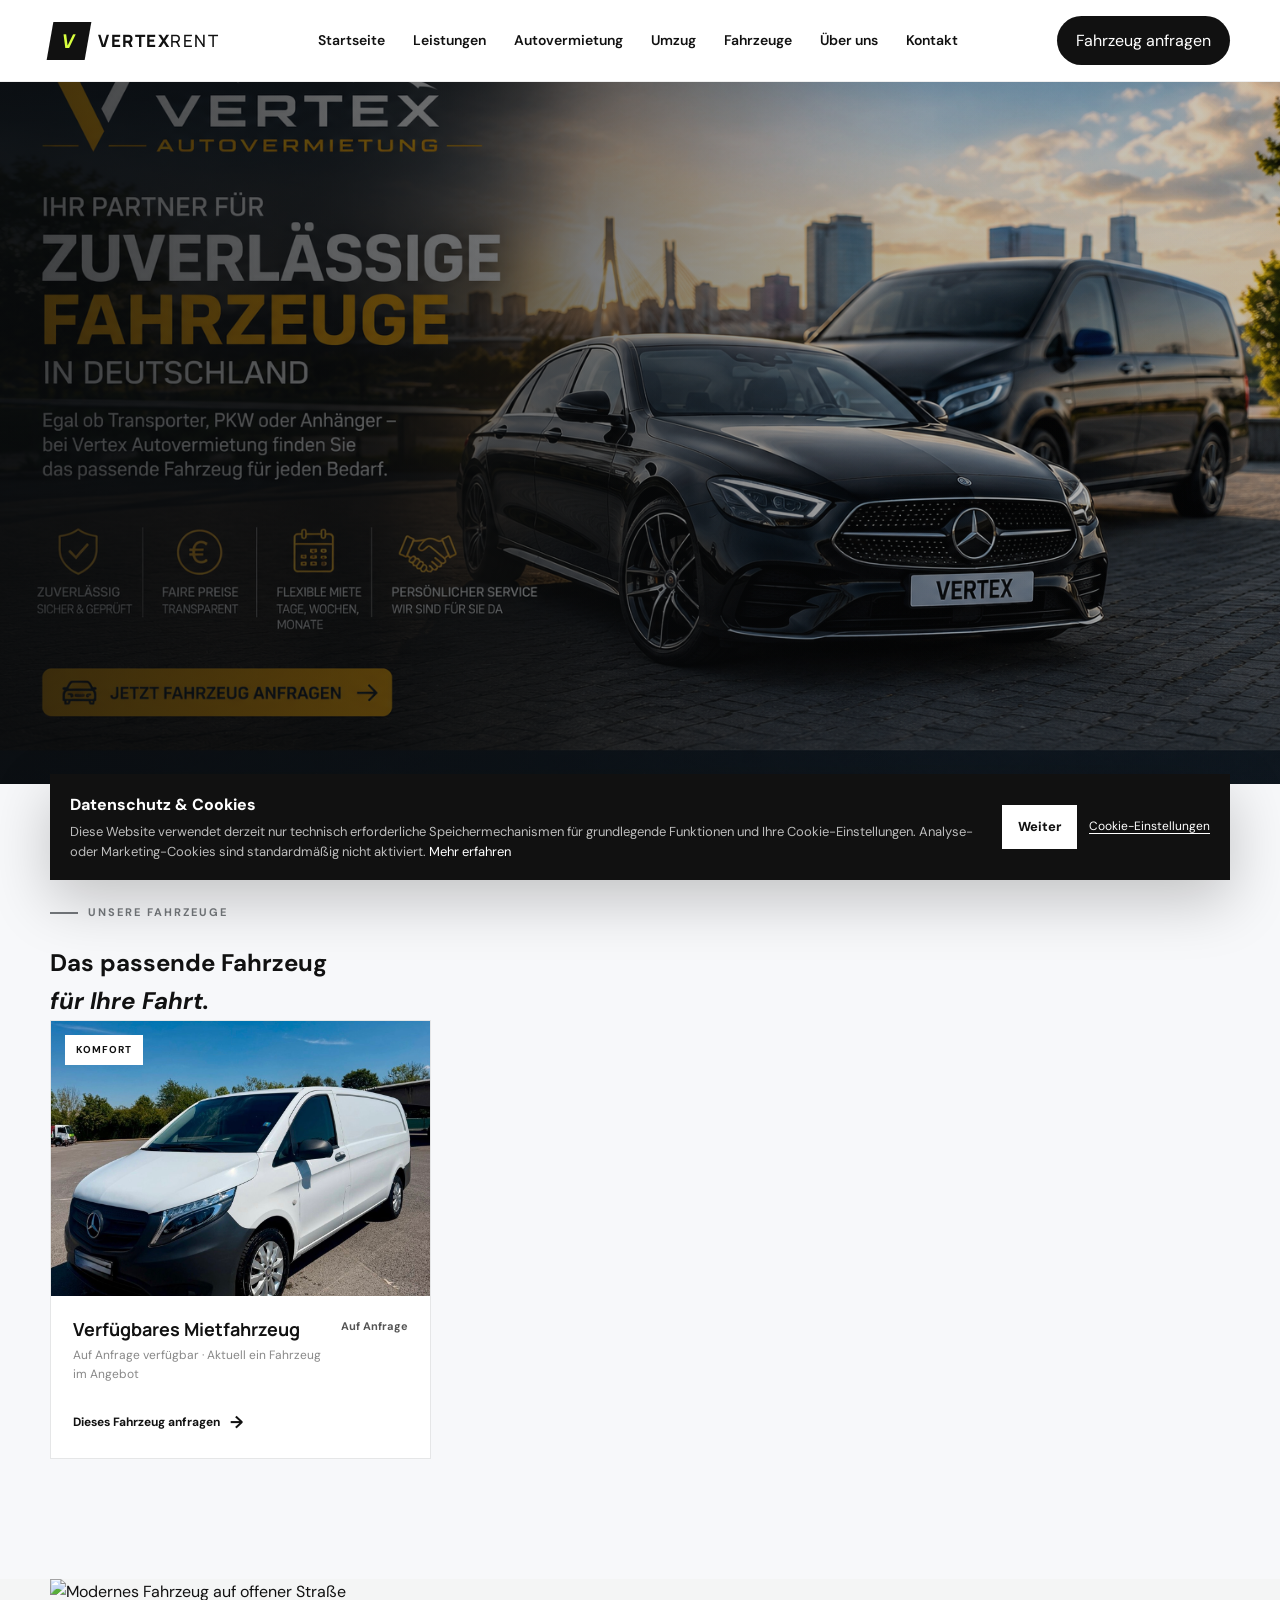
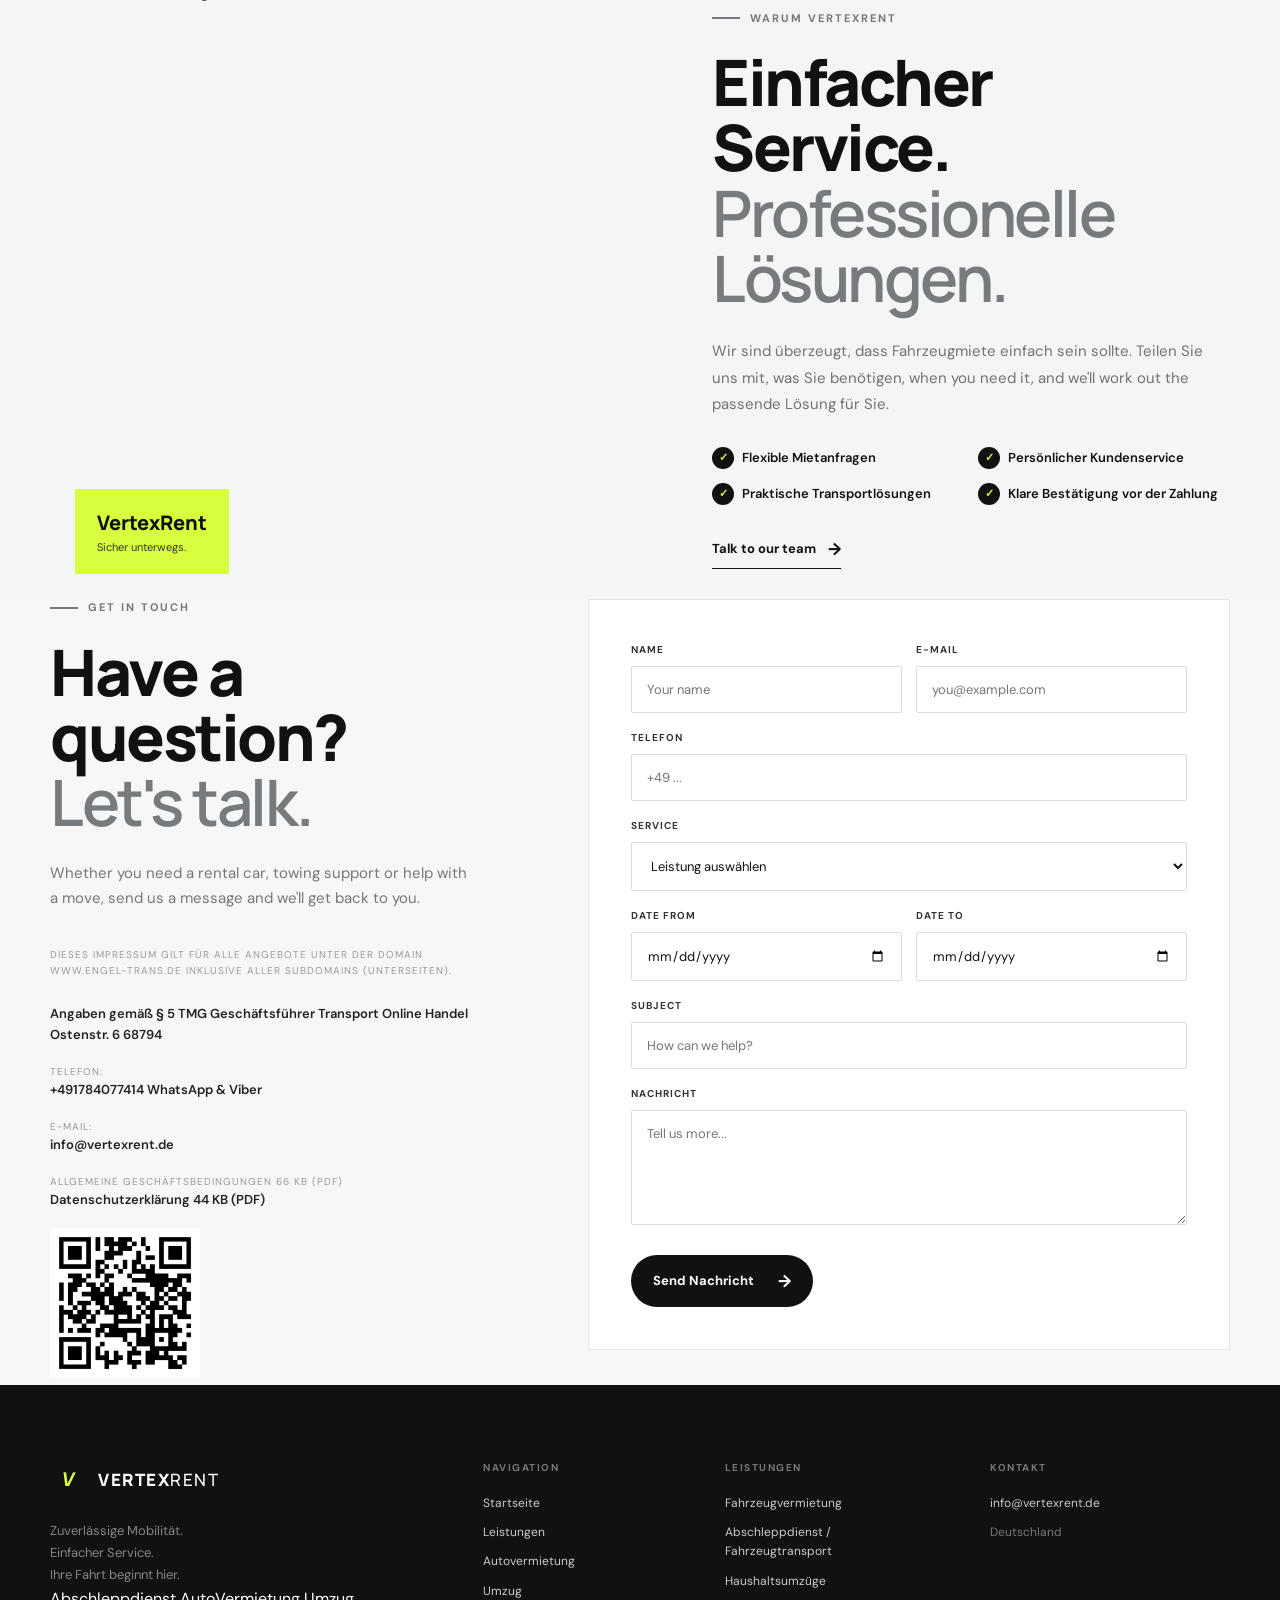
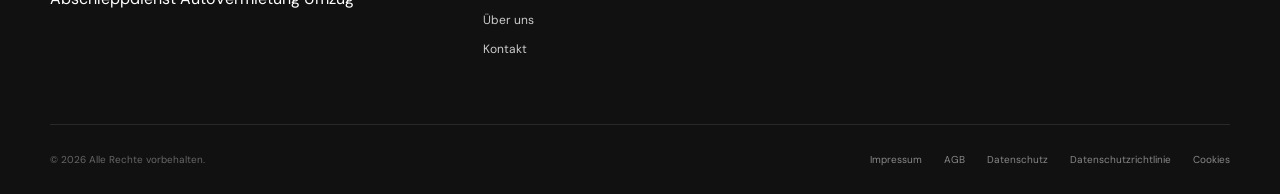
==== commit 82f0e2a3: "Add files via upload" ====
--- a/index.html
+++ b/index.html
@@ -1,482 +1,482 @@
-<!DOCTYPE html>
-
-<html lang="de">
-<head>
-<!-- 
-         BASIC META
-     -->
-<meta charset="utf-8"/>
-<meta content="width=device-width, initial-scale=1.0" name="viewport"/>
-<meta content="IE=edge" http-equiv="X-UA-Compatible"/>
-<!-- 
-         SEO
-     -->
-<title>VertexRent | Autovermietung &amp; Mobilitätsservice</title>
-<meta content="VertexRent offers reliable car rental, towing and household moving services with flexible rental solutions and professional support." name="description"/>
-<meta content="car rental, rent a car, vehicle rental, towing cars, moving household, VertexRent" name="keywords"/>
-<meta content="VertexRent" name="author"/>
-<meta content="index, follow" name="robots"/>
-<meta content="index, follow" name="googlebot"/>
-<!-- 
-         CANONICAL URL
-     -->
-<link href="https://vertexrent.de/" rel="canonical"/>
-<!-- 
-         FAVICON
-     -->
-<link href="images/favicon.png" rel="icon" type="image/png"/>
-<!-- 
-         GOOGLE FONTS
-     -->
-<link href="https://fonts.googleapis.com" rel="preconnect"/>
-<link crossorigin="" href="https://fonts.gstatic.com" rel="preconnect"/>
-<link href="https://fonts.googleapis.com/css2?family=DM+Sans:wght@400;500;600;700&amp;family=Manrope:wght@600;700;800&amp;display=swap" rel="stylesheet"/>
-<!-- 
-         OPEN GRAPH
-         Facebook / WhatsApp / LinkedIn
-          -->
-<meta content="website" property="og:type"/>
-<meta content="VertexRent | Autovermietung &amp; Mobilitätsservice" property="og:title"/>
-<meta content="Zuverlässige Autovermietung, Transport- und Umzugsleistungen von VertexRent." property="og:description"/>
-<meta content="https://vertexrent.de/" property="og:url"/>
-<meta content="VertexRent" property="og:site_name"/>
-<meta content="https://vertexrent.de/images/og-image.jpg" property="og:image"/>
-<!--  TWITTER / X CARD -->
-<meta content="summary_large_image" name="twitter:card"/>
-<meta content="VertexRent | Autovermietung &amp; Mobilitätsservice" name="twitter:title"/>
-<meta content="Zuverlässige Autovermietung, Transport- und Umzugsleistungen von VertexRent." name="twitter:description"/>
-<meta content="https://vertexrent.de/images/og-image.jpg" name="twitter:image"/>
-<!-- 
-         WEBSITE CSS
-    -->
-<link href="style.css" rel="stylesheet"/>
-<link href="responsive.css" rel="stylesheet"/>
-</head>
-<body>
-<header class="site-header">
-  <div class="container nav-wrapper">
-    <a href="index.html" class="logo" aria-label="VertexRent Startseite">
-      <span class="logo-mark">V</span>
-      <span class="logo-text">VERTEX<span>RENT</span></span>
-    </a>
-    <nav id="site-navigation" class="main-nav" aria-label="Hauptnavigation">
-      <a href="index.html">Startseite</a>
-      <a href="services.html">Leistungen</a>
-      <a href="rental.html">Autovermietung</a>
-      <a href="moving.html">Umzug</a>
-      <a href="index.html#fleet">Fahrzeuge</a>
-      <a href="index.html#about">Über uns</a>
-      <a href="index.html#contact">Kontakt</a>
-    </nav>
-    <a href="rental.html" class="nav-cta">Fahrzeug anfragen</a>
-    <button class="menu-toggle" type="button" aria-expanded="false" aria-controls="site-navigation" aria-label="Navigationsmenü öffnen">
-      <span></span><span></span><span></span>
-    </button>
-  </div>
-</header>
-
-<!-- Website content will be added here -->
-<!-- =========================
-         HEADER
-    ========================== -->
-<!-- =========================
-         MAIN CONTENT
-    ========================== -->
-<main id="main-content">
-<section class="hero" id="home">
-<!-- Background Image -->
-<div class="hero-background"></div>
-<div class="container hero-container">
-<!-- <div class="hero-content">
-<p class="eyebrow hero-eyebrow"><span></span> VertexRent Mobilität</p>
-<h1>Zuverlässig unterwegs.<br/><em>Einfach anfragen.</em></h1>
-<p class="hero-description">Autovermietung, Fahrzeugtransport und Umzugsservice – persönlich betreut, klar organisiert und auf Ihren Bedarf abgestimmt.</p>
-<div class="hero-actions">
-<a class="btn btn-primary" href="rental.html">Autovermietung <span>↗</span></a>
-<a class="btn btn-outline" href="moving.html">Umzug anfragen <span>→</span></a>
-</div>
-<div class="hero-trust">
-<div class="trust-item"><strong>Persönlich</strong><span>betreute Anfragen</span></div>
-<div class="trust-item"><strong>Flexibel</strong><span>nach Verfügbarkeit</span></div>
-<div class="trust-item"><strong>Klar</strong><span>Preis vor Zahlung</span></div>
-</div>
-</div> -->
-</div>
-</section>
-<!-- =========================
-     OUR FLEET SECTION
-========================= -->
-<section class="fleet section" id="fleet">
-<div class="container">
-<!-- Section Heading -->
-<div class="section-heading">
-<p class="eyebrow">
-<span></span>
-                Unsere Fahrzeuge
-            </p>
-<h2>
-                Das passende Fahrzeug
-                <br/>
-<em>für Ihre Fahrt.</em>
-</h2>
-</div>
-<!-- Cars Grid -->
-<div class="car-grid">
-<!-- Car 01 -->
-<article class="car-card">
-<div class="car-image">
-<img alt="Verfügbares Mietfahrzeug" src="/images/BC8DD529-C774-4352-8C28-1C7484FE3177.png"/>
-<span class="car-tag">
-                        Komfort
-                    </span>
-</div>
-<div class="car-info">
-<div class="car-main-info">
-<div>
-<h3>
-                                Verfügbares Mietfahrzeug
-                            </h3>
-<p>
-                                Auf Anfrage verfügbar · Aktuell ein Fahrzeug im Angebot
-                            </p>
-</div>
-<span class="car-price">
-                            Auf Anfrage
-                        </span>
-</div>
-<a class="car-link" href="rental.html">
-                        Dieses Fahrzeug anfragen
-                        <span>→</span>
-</a>
-</div>
-</article>
-</div>
-</div>
-</section>
-<!-- =========================
-     ABOUT SECTION
-========================= -->
-<section class="about section" id="about">
-<div class="container about-grid">
-<!-- Über uns Image -->
-<div class="about-image">
-<img alt="Modernes Fahrzeug auf offener Straße" src="https://images.unsplash.com/photo-1492144534655-ae79c964c9d7?auto=format&amp;fit=crop&amp;w=1400&amp;q=85"/>
-<div class="about-badge">
-<strong>VertexRent</strong>
-<span>
-                    Sicher unterwegs.
-                </span>
-</div>
-</div>
-<!-- Über uns Content -->
-<div class="about-content">
-<p class="eyebrow">
-<span></span>
-
-                Warum VertexRent
-
-            </p>
-<h2>
-
-                Einfacher Service.
-                <br/>
-<em>Professionelle Lösungen.</em>
-</h2>
-<p class="about-description">
-
-                Wir sind überzeugt, dass Fahrzeugmiete
-                einfach sein sollte. Teilen Sie uns mit, was Sie benötigen,
-                when you need it, and we'll work out the
-                passende Lösung für Sie.
-
-            </p>
-<!-- Benefits -->
-<ul class="benefits-list">
-<li>
-<span class="benefit-icon">
-                        ✓
-                    </span>
-<span>
-                        Flexible Mietanfragen
-                    </span>
-</li>
-<li>
-<span class="benefit-icon">
-                        ✓
-                    </span>
-<span>
-                        Persönlicher Kundenservice
-                    </span>
-</li>
-<li>
-<span class="benefit-icon">
-                        ✓
-                    </span>
-<span>
-                        Praktische Transportlösungen
-                    </span>
-</li>
-<li>
-<span class="benefit-icon">
-                        ✓
-                    </span>
-<span>
-                        Klare Bestätigung vor der Zahlung
-                    </span>
-</li>
-</ul>
-<!-- Link -->
-<a class="about-link" href="#contact">
-
-                Talk to our team
-
-                <span>→</span>
-</a>
-</div>
-</div>
-</section>
-<!-- =========================
-     BOOKING SECTION
-========================= -->
-
-<!-- =========================
-     CONTACT SECTION
-========================= -->
-<section class="contact section" id="contact">
-<div class="container contact-grid">
-<!-- Kontakt Information -->
-<div class="contact-content">
-<p class="eyebrow">
-<span></span>
-
-                Get in touch
-
-            </p>
-<h2>
-
-                Have a question?
-                <br/>
-<em>Let's talk.</em>
-</h2>
-<p class="contact-description">
-
-                Whether you need a rental car, towing support
-                or help with a move, send us a message and
-                we'll get back to you.
-
-            </p>
-<!-- Kontakt Details -->
-<div class="contact-details">
-<div class="contact-detail">
-<span>
-                       Dieses Impressum gilt für alle Angebote unter der Domain www.engel-trans.de inklusive aller Subdomains (Unterseiten).
-                    </span>
-                    <br/>
-<strong>
-                        Angaben gemäß § 5 TMG
-
-Geschäftsführer
-Transport Online Handel
-Ostenstr. 6 68794
-
-                    </strong>
-</div>
-<div class="contact-detail">
-<span>
-                       Telefon:
-                    </span>
-<strong>
-                        +491784077414 WhatsApp & Viber
-                    </strong>
-                    
-</div>
-<div class="contact-detail">
-<span>
-                       E-Mail:
-                    </span>
-<strong>
-                      info@vertexrent.de
-                    </strong>
-                    
-</div>
-<div class="contact-detail">
-<span>
-                       Allgemeine Geschäftsbedingungen
-66 KB (PDF)
-                    </span>
-<strong>
-                       Datenschutzerklärung
-44 KB (PDF)
-                    </strong>
-                    
-</div>
-<div class="contact-detail">
-<span>
-                       
-                    </span>
-<strong>
-                      <img src="images/whatsappQR.jpeg" alt="QR-Code-Engel-Trans" width="150" height="150">
-                    </strong>
-                    
-</div>
-</div>
-</div>
-<!-- Kontakt Form -->
-<div class="contact-form-wrapper">
-<form class="contact-form" id="contactForm">
-<!-- Name + E-Mail -->
-<div class="form-row">
-<div class="form-group">
-<label for="contact-name">
-                            Name
-                        </label>
-<input id="contact-name" name="name" placeholder="Your name" required="" type="text"/>
-</div>
-<div class="form-group">
-<label for="contact-email">
-                            E-Mail
-                        </label>
-<input id="contact-email" name="email" placeholder="you@example.com" required="" type="email"/>
-</div>
-</div>
-<!-- Telefon -->
-<div class="form-group">
-<label for="contact-phone">
-                        Telefon
-                    </label>
-<input id="contact-phone" name="phone" placeholder="+49 ..." type="tel"/>
-</div>
-<!-- Service -->
-<div class="form-group">
-<label for="contact-service">
-                        Service
-                    </label>
-<select id="contact-service" name="service" required="">
-<option value="">
-                            Leistung auswählen
-                        </option>
-<option value="rental">
-                            Autovermietung
-                        </option>
-<option value="towing">
-                            Towing Cars
-                        </option>
-<option value="moving">
-                            Haushaltsumzüge
-                        </option>
-</select>
-</div>
-<!-- Dates -->
-<div class="form-row">
-<div class="form-group">
-<label for="contact-date-from">
-                            Date From
-                        </label>
-<input id="contact-date-from" name="date-from" type="date"/>
-</div>
-<div class="form-group">
-<label for="contact-date-to">
-                            Date To
-                        </label>
-<input id="contact-date-to" name="date-to" type="date"/>
-</div>
-</div>
-<!-- Subject -->
-<div class="form-group">
-<label for="contact-subject">
-                        Subject
-                    </label>
-<input id="contact-subject" name="subject" placeholder="How can we help?" type="text"/>
-</div>
-<!-- Nachricht -->
-<div class="form-group">
-<label for="contact-message">
-                        Nachricht
-                    </label>
-<textarea id="contact-message" name="message" placeholder="Tell us more..." rows="5"></textarea>
-</div>
-<!-- Submit -->
-<button class="btn btn-dark contact-submit" type="submit">
-
-                    Send Nachricht
-
-                    <span>→</span>
-</button>
-</form>
-</div>
-</div>
-</section>
-</main>
-<section aria-label="VertexRent services" class="service-label-strip">
-<div class="container service-label-strip-inner" style="display:none">
-<span>Abschleppdienst</span>
-<span>AutoVermietung</span>
-<span>Umzug</span>
-</div>
-</section>
-<!-- =========================
-     FOOTER
-========================= -->
-<footer class="site-footer">
-  <div class="container">
-    <div class="footer-top">
-      <div class="footer-brand">
-        <a class="logo footer-logo" href="index.html" aria-label="VertexRent Startseite">
-          <span class="logo-mark">V</span>
-          <span class="logo-text">VERTEX<span>RENT</span></span>
-        </a>
-        <p>Zuverlässige Mobilität.<br>Einfacher Service.<br>Ihre Fahrt beginnt hier.</p>
-        <div class="service-label-strip footer-services" aria-label="Unsere Leistungen">
-          <span>Abschleppdienst</span>
-          <span>AutoVermietung</span>
-          <span>Umzug</span>
-        </div>
-      </div>
-      <div class="footer-column">
-        <h4>Navigation</h4>
-        <a href="index.html">Startseite</a>
-        <a href="services.html">Leistungen</a>
-        <a href="rental.html">Autovermietung</a>
-        <a href="moving.html">Umzug</a>
-        <a href="index.html#about">Über uns</a>
-        <a href="index.html#contact">Kontakt</a>
-      </div>
-      <div class="footer-column">
-        <h4>Leistungen</h4>
-        <a href="rental.html">Fahrzeugvermietung</a>
-        <a href="services.html#transport">Abschleppdienst / Fahrzeugtransport</a>
-        <a href="moving.html">Haushaltsumzüge</a>
-      </div>
-      <div class="footer-column">
-        <h4>Kontakt</h4>
-        <a href="mailto:info@vertexrent.de">info@vertexrent.de</a>
-        <span class="footer-muted">Deutschland</span>
-      </div>
-    </div>
-    <div class="footer-bottom">
-      <p>© 2026 Alle Rechte vorbehalten.</p>
-      <nav aria-label="Rechtliche Hinweise" class="legal-links">
-        <a href="impressum.html">Impressum</a>
-        <a href="agb.html">AGB</a>
-        <a href="datenschutz.html">Datenschutz</a>
-        <a href="privacy-policy.html">Datenschutzrichtlinie</a>
-        <a href="cookies.html">Cookies</a>
-      </nav>
-    </div>
-  </div>
-</footer>
-<div class="cookie-notice" id="cookieNotice" role="region" aria-label="Cookie-Hinweis" hidden>
-  <div class="cookie-notice-inner">
-    <div>
-      <p class="cookie-notice-title">Datenschutz &amp; Cookies</p>
-      <p class="cookie-notice-text">Diese Website verwendet derzeit nur technisch erforderliche Speichermechanismen für grundlegende Funktionen und Ihre Cookie-Einstellungen. Analyse- oder Marketing-Cookies sind standardmäßig nicht aktiviert. <a href="privacy-policy.html">Mehr erfahren</a></p>
-    </div>
-    <div class="cookie-notice-actions">
-      <button type="button" class="cookie-button" id="cookieNecessary">Weiter</button>
-      <a href="cookies.html" class="cookie-link">Cookie-Einstellungen</a>
-    </div>
-  </div>
-</div>
-<script src="script.js"></script>
-</body>
+<!DOCTYPE html>
+
+<html lang="de">
+<head>
+<!-- 
+         BASIC META
+     -->
+<meta charset="utf-8"/>
+<meta content="width=device-width, initial-scale=1.0" name="viewport"/>
+<meta content="IE=edge" http-equiv="X-UA-Compatible"/>
+<!-- 
+         SEO
+     -->
+<title>VertexRent | Autovermietung &amp; Mobilitätsservice</title>
+<meta content="VertexRent offers reliable car rental, towing and household moving services with flexible rental solutions and professional support." name="description"/>
+<meta content="car rental, rent a car, vehicle rental, towing cars, moving household, VertexRent" name="keywords"/>
+<meta content="VertexRent" name="author"/>
+<meta content="index, follow" name="robots"/>
+<meta content="index, follow" name="googlebot"/>
+<!-- 
+         CANONICAL URL
+     -->
+<link href="https://vertexrent.de/" rel="canonical"/>
+<!-- 
+         FAVICON
+     -->
+<link href="images/favicon.png" rel="icon" type="image/png"/>
+<!-- 
+         GOOGLE FONTS
+     -->
+<link href="https://fonts.googleapis.com" rel="preconnect"/>
+<link crossorigin="" href="https://fonts.gstatic.com" rel="preconnect"/>
+<link href="https://fonts.googleapis.com/css2?family=DM+Sans:wght@400;500;600;700&amp;family=Manrope:wght@600;700;800&amp;display=swap" rel="stylesheet"/>
+<!-- 
+         OPEN GRAPH
+         Facebook / WhatsApp / LinkedIn
+          -->
+<meta content="website" property="og:type"/>
+<meta content="VertexRent | Autovermietung &amp; Mobilitätsservice" property="og:title"/>
+<meta content="Zuverlässige Autovermietung, Transport- und Umzugsleistungen von VertexRent." property="og:description"/>
+<meta content="https://vertexrent.de/" property="og:url"/>
+<meta content="VertexRent" property="og:site_name"/>
+<meta content="https://vertexrent.de/images/og-image.jpg" property="og:image"/>
+<!--  TWITTER / X CARD -->
+<meta content="summary_large_image" name="twitter:card"/>
+<meta content="VertexRent | Autovermietung &amp; Mobilitätsservice" name="twitter:title"/>
+<meta content="Zuverlässige Autovermietung, Transport- und Umzugsleistungen von VertexRent." name="twitter:description"/>
+<meta content="https://vertexrent.de/images/og-image.jpg" name="twitter:image"/>
+<!-- 
+         WEBSITE CSS
+    -->
+<link href="style.css" rel="stylesheet"/>
+<link href="responsive.css" rel="stylesheet"/>
+</head>
+<body>
+<header class="site-header">
+  <div class="container nav-wrapper">
+    <a href="index.html" class="logo" aria-label="VertexRent Startseite">
+      <span class="logo-mark">V</span>
+      <span class="logo-text">VERTEX<span>RENT</span></span>
+    </a>
+    <nav id="site-navigation" class="main-nav" aria-label="Hauptnavigation">
+      <a href="index.html">Startseite</a>
+      <a href="services.html">Leistungen</a>
+      <a href="rental.html">Autovermietung</a>
+      <a href="moving.html">Umzug</a>
+      <a href="index.html#fleet">Fahrzeuge</a>
+      <a href="index.html#about">Über uns</a>
+      <a href="index.html#contact">Kontakt</a>
+    </nav>
+    <a href="rental.html" class="nav-cta">Fahrzeug anfragen</a>
+    <button class="menu-toggle" type="button" aria-expanded="false" aria-controls="site-navigation" aria-label="Navigationsmenü öffnen">
+      <span></span><span></span><span></span>
+    </button>
+  </div>
+</header>
+
+<!-- Website content will be added here -->
+<!-- =========================
+         HEADER
+    ========================== -->
+<!-- =========================
+         MAIN CONTENT
+    ========================== -->
+<main id="main-content">
+<section class="hero" id="home">
+<!-- Background Image -->
+<div class="hero-background"></div>
+<div class="container hero-container">
+<!-- <div class="hero-content">
+<p class="eyebrow hero-eyebrow"><span></span> VertexRent Mobilität</p>
+<h1>Zuverlässig unterwegs.<br/><em>Einfach anfragen.</em></h1>
+<p class="hero-description">Autovermietung, Fahrzeugtransport und Umzugsservice – persönlich betreut, klar organisiert und auf Ihren Bedarf abgestimmt.</p>
+<div class="hero-actions">
+<a class="btn btn-primary" href="rental.html">Autovermietung <span>↗</span></a>
+<a class="btn btn-outline" href="moving.html">Umzug anfragen <span>→</span></a>
+</div>
+<div class="hero-trust">
+<div class="trust-item"><strong>Persönlich</strong><span>betreute Anfragen</span></div>
+<div class="trust-item"><strong>Flexibel</strong><span>nach Verfügbarkeit</span></div>
+<div class="trust-item"><strong>Klar</strong><span>Preis vor Zahlung</span></div>
+</div>
+</div> -->
+</div>
+</section>
+<!-- =========================
+     OUR FLEET SECTION
+========================= -->
+<section class="fleet section" id="fleet">
+<div class="container">
+<!-- Section Heading -->
+<div class="section-heading">
+<p class="eyebrow">
+<span></span>
+                Unsere Fahrzeuge
+            </p>
+<h2>
+                Das passende Fahrzeug
+                <br/>
+<em>für Ihre Fahrt.</em>
+</h2>
+</div>
+<!-- Cars Grid -->
+<div class="car-grid">
+<!-- Car 01 -->
+<article class="car-card">
+<div class="car-image">
+<img alt="Verfügbares Mietfahrzeug" src="/images/BC8DD529-C774-4352-8C28-1C7484FE3177.png"/>
+<span class="car-tag">
+                        Komfort
+                    </span>
+</div>
+<div class="car-info">
+<div class="car-main-info">
+<div>
+<h3>
+                                Verfügbares Mietfahrzeug
+                            </h3>
+<p>
+                                Auf Anfrage verfügbar · Aktuell ein Fahrzeug im Angebot
+                            </p>
+</div>
+<span class="car-price">
+                            Auf Anfrage
+                        </span>
+</div>
+<a class="car-link" href="rental.html">
+                        Dieses Fahrzeug anfragen
+                        <span>→</span>
+</a>
+</div>
+</article>
+</div>
+</div>
+</section>
+<!-- =========================
+     ABOUT SECTION
+========================= -->
+<section class="about section" id="about">
+<div class="container about-grid">
+<!-- Über uns Image -->
+<div class="about-image">
+<img alt="Modernes Fahrzeug auf offener Straße" src="https://images.unsplash.com/photo-1492144534655-ae79c964c9d7?auto=format&amp;fit=crop&amp;w=1400&amp;q=85"/>
+<div class="about-badge">
+<strong>VertexRent</strong>
+<span>
+                    Sicher unterwegs.
+                </span>
+</div>
+</div>
+<!-- Über uns Content -->
+<div class="about-content">
+<p class="eyebrow">
+<span></span>
+
+                Warum VertexRent
+
+            </p>
+<h2>
+
+                Einfacher Service.
+                <br/>
+<em>Professionelle Lösungen.</em>
+</h2>
+<p class="about-description">
+
+                Wir sind überzeugt, dass Fahrzeugmiete
+                einfach sein sollte. Teilen Sie uns mit, was Sie benötigen,
+                when you need it, and we'll work out the
+                passende Lösung für Sie.
+
+            </p>
+<!-- Benefits -->
+<ul class="benefits-list">
+<li>
+<span class="benefit-icon">
+                        ✓
+                    </span>
+<span>
+                        Flexible Mietanfragen
+                    </span>
+</li>
+<li>
+<span class="benefit-icon">
+                        ✓
+                    </span>
+<span>
+                        Persönlicher Kundenservice
+                    </span>
+</li>
+<li>
+<span class="benefit-icon">
+                        ✓
+                    </span>
+<span>
+                        Praktische Transportlösungen
+                    </span>
+</li>
+<li>
+<span class="benefit-icon">
+                        ✓
+                    </span>
+<span>
+                        Klare Bestätigung vor der Zahlung
+                    </span>
+</li>
+</ul>
+<!-- Link -->
+<a class="about-link" href="#contact">
+
+                Talk to our team
+
+                <span>→</span>
+</a>
+</div>
+</div>
+</section>
+<!-- =========================
+     BOOKING SECTION
+========================= -->
+
+<!-- =========================
+     CONTACT SECTION
+========================= -->
+<section class="contact section" id="contact">
+<div class="container contact-grid">
+<!-- Kontakt Information -->
+<div class="contact-content">
+<p class="eyebrow">
+<span></span>
+
+                Get in touch
+
+            </p>
+<h2>
+
+                Have a question?
+                <br/>
+<em>Let's talk.</em>
+</h2>
+<p class="contact-description">
+
+                Whether you need a rental car, towing support
+                or help with a move, send us a message and
+                we'll get back to you.
+
+            </p>
+<!-- Kontakt Details -->
+<div class="contact-details">
+<div class="contact-detail">
+<span>
+                       Dieses Impressum gilt für alle Angebote unter der Domain www.engel-trans.de inklusive aller Subdomains (Unterseiten).
+                    </span>
+                    <br/>
+<strong>
+                        Angaben gemäß § 5 TMG
+
+Geschäftsführer
+Transport Online Handel
+Ostenstr. 6 68794
+
+                    </strong>
+</div>
+<div class="contact-detail">
+<span>
+                       Telefon:
+                    </span>
+<strong>
+                        +491784077414 WhatsApp & Viber
+                    </strong>
+                    
+</div>
+<div class="contact-detail">
+<span>
+                       E-Mail:
+                    </span>
+<strong>
+                      info@vertexrent.de
+                    </strong>
+                    
+</div>
+<div class="contact-detail">
+<span>
+                       Allgemeine Geschäftsbedingungen
+66 KB (PDF)
+                    </span>
+<strong>
+                       Datenschutzerklärung
+44 KB (PDF)
+                    </strong>
+                    
+</div>
+<div class="contact-detail">
+<span>
+                       
+                    </span>
+<strong>
+                      <img src="images/whatsappQR.jpeg" alt="QR-Code-Engel-Trans" width="150" height="150">
+                    </strong>
+                    
+</div>
+</div>
+</div>
+<!-- Kontakt Form -->
+<div class="contact-form-wrapper">
+<form class="contact-form" id="contactForm">
+<!-- Name + E-Mail -->
+<div class="form-row">
+<div class="form-group">
+<label for="contact-name">
+                            Name
+                        </label>
+<input id="contact-name" name="name" placeholder="Your name" required="" type="text"/>
+</div>
+<div class="form-group">
+<label for="contact-email">
+                            E-Mail
+                        </label>
+<input id="contact-email" name="email" placeholder="you@example.com" required="" type="email"/>
+</div>
+</div>
+<!-- Telefon -->
+<div class="form-group">
+<label for="contact-phone">
+                        Telefon
+                    </label>
+<input id="contact-phone" name="phone" placeholder="+49 ..." type="tel"/>
+</div>
+<!-- Service -->
+<div class="form-group">
+<label for="contact-service">
+                        Service
+                    </label>
+<select id="contact-service" name="service" required="">
+<option value="">
+                            Leistung auswählen
+                        </option>
+<option value="rental">
+                            Autovermietung
+                        </option>
+<option value="towing">
+                            Towing Cars
+                        </option>
+<option value="moving">
+                            Haushaltsumzüge
+                        </option>
+</select>
+</div>
+<!-- Dates -->
+<div class="form-row">
+<div class="form-group">
+<label for="contact-date-from">
+                            Date From
+                        </label>
+<input id="contact-date-from" name="date-from" type="date"/>
+</div>
+<div class="form-group">
+<label for="contact-date-to">
+                            Date To
+                        </label>
+<input id="contact-date-to" name="date-to" type="date"/>
+</div>
+</div>
+<!-- Subject -->
+<div class="form-group">
+<label for="contact-subject">
+                        Subject
+                    </label>
+<input id="contact-subject" name="subject" placeholder="How can we help?" type="text"/>
+</div>
+<!-- Nachricht -->
+<div class="form-group">
+<label for="contact-message">
+                        Nachricht
+                    </label>
+<textarea id="contact-message" name="message" placeholder="Tell us more..." rows="5"></textarea>
+</div>
+<!-- Submit -->
+<button class="btn btn-dark contact-submit" type="submit">
+
+                    Send Nachricht
+
+                    <span>→</span>
+</button>
+</form>
+</div>
+</div>
+</section>
+</main>
+<section aria-label="VertexRent services" class="service-label-strip">
+<div class="container service-label-strip-inner" style="display:none">
+<span>Abschleppdienst</span>
+<span>AutoVermietung</span>
+<span>Umzug</span>
+</div>
+</section>
+<!-- =========================
+     FOOTER
+========================= -->
+<footer class="site-footer">
+  <div class="container">
+    <div class="footer-top">
+      <div class="footer-brand">
+        <a class="logo footer-logo" href="index.html" aria-label="VertexRent Startseite">
+          <span class="logo-mark">V</span>
+          <span class="logo-text">VERTEX<span>RENT</span></span>
+        </a>
+        <p>Zuverlässige Mobilität.<br>Einfacher Service.<br>Ihre Fahrt beginnt hier.</p>
+        <div class="service-label-strip footer-services" aria-label="Unsere Leistungen">
+          <span>Abschleppdienst</span>
+          <span>AutoVermietung</span>
+          <span>Umzug</span>
+        </div>
+      </div>
+      <div class="footer-column">
+        <h4>Navigation</h4>
+        <a href="index.html">Startseite</a>
+        <a href="services.html">Leistungen</a>
+        <a href="rental.html">Autovermietung</a>
+        <a href="moving.html">Umzug</a>
+        <a href="index.html#about">Über uns</a>
+        <a href="index.html#contact">Kontakt</a>
+      </div>
+      <div class="footer-column">
+        <h4>Leistungen</h4>
+        <a href="rental.html">Fahrzeugvermietung</a>
+        <a href="services.html#transport">Abschleppdienst / Fahrzeugtransport</a>
+        <a href="moving.html">Haushaltsumzüge</a>
+      </div>
+      <div class="footer-column">
+        <h4>Kontakt</h4>
+        <a href="mailto:info@vertexrent.de">info@vertexrent.de</a>
+        <span class="footer-muted">Deutschland</span>
+      </div>
+    </div>
+    <div class="footer-bottom">
+      <p>© 2026 Alle Rechte vorbehalten.</p>
+      <nav aria-label="Rechtliche Hinweise" class="legal-links">
+        <a href="impressum.html">Impressum</a>
+        <a href="agb.html">AGB</a>
+        <a href="datenschutz.html">Datenschutz</a>
+        <a href="privacy-policy.html">Datenschutzrichtlinie</a>
+        <a href="cookies.html">Cookies</a>
+      </nav>
+    </div>
+  </div>
+</footer>
+<div class="cookie-notice" id="cookieNotice" role="region" aria-label="Cookie-Hinweis" hidden>
+  <div class="cookie-notice-inner">
+    <div>
+      <p class="cookie-notice-title">Datenschutz &amp; Cookies</p>
+      <p class="cookie-notice-text">Diese Website verwendet derzeit nur technisch erforderliche Speichermechanismen für grundlegende Funktionen und Ihre Cookie-Einstellungen. Analyse- oder Marketing-Cookies sind standardmäßig nicht aktiviert. <a href="privacy-policy.html">Mehr erfahren</a></p>
+    </div>
+    <div class="cookie-notice-actions">
+      <button type="button" class="cookie-button" id="cookieNecessary">Weiter</button>
+      <a href="cookies.html" class="cookie-link">Cookie-Einstellungen</a>
+    </div>
+  </div>
+</div>
+<script src="script.js"></script>
+</body>
 </html>
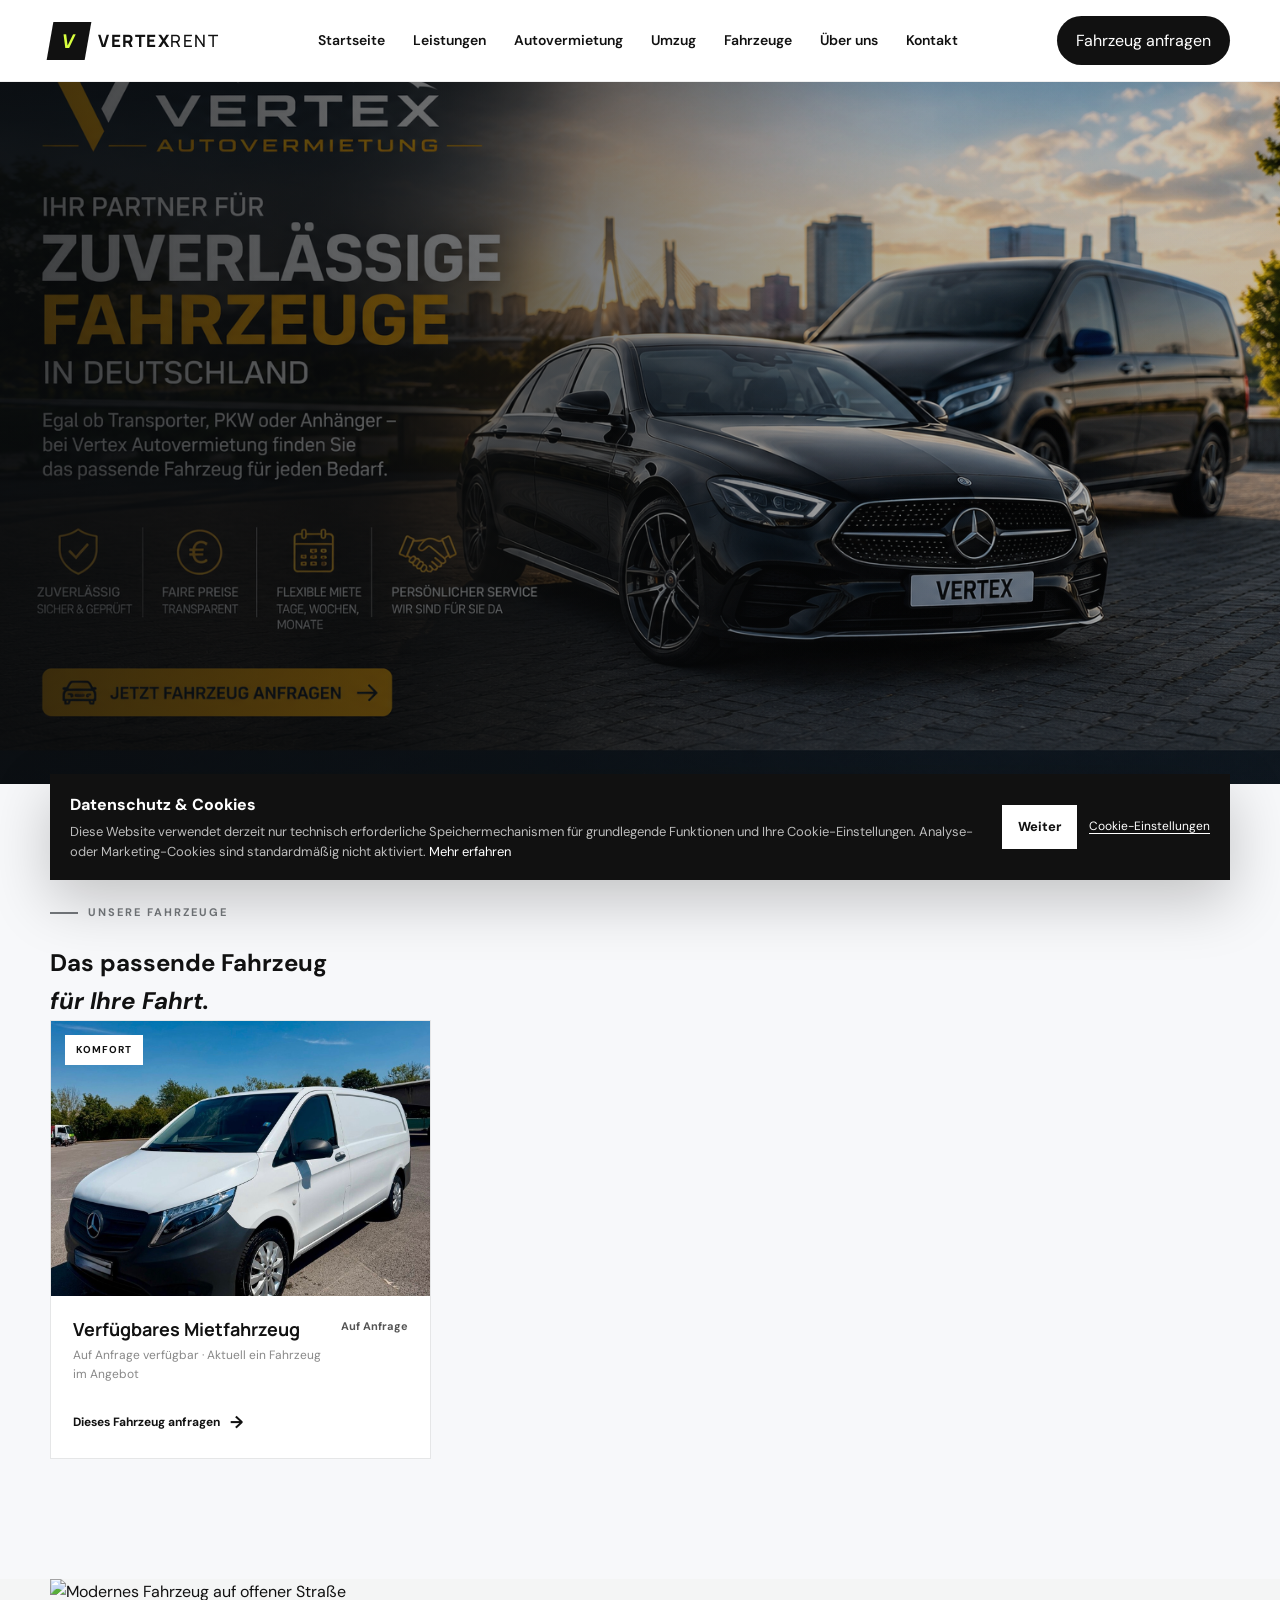
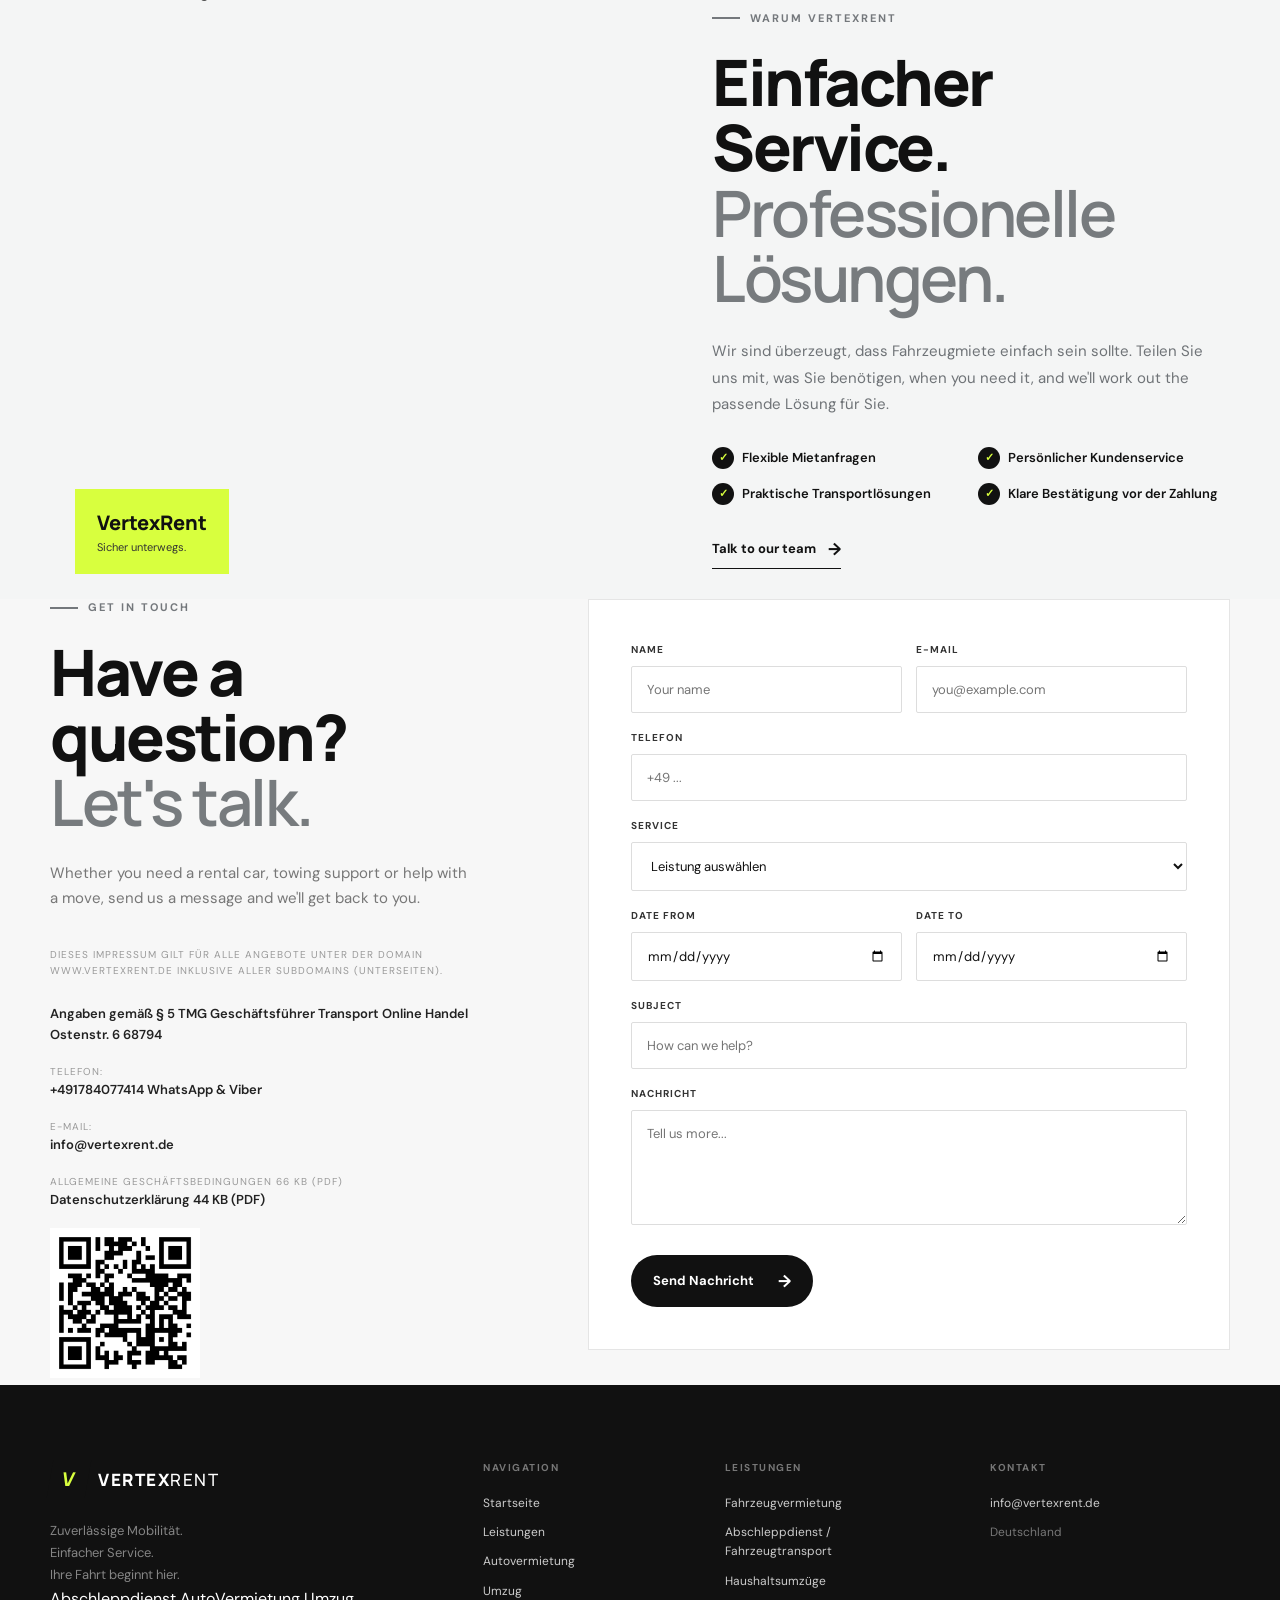
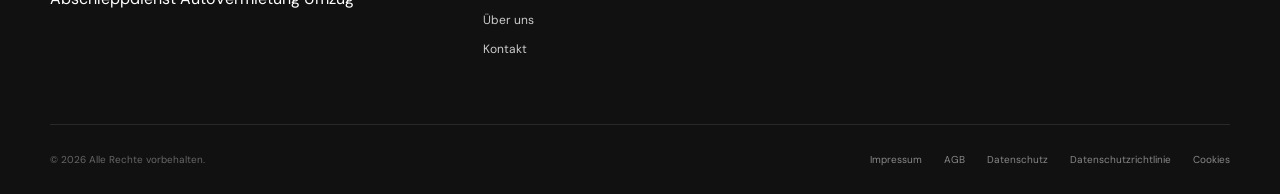
==== commit a843ba0b: "changed email and replace photo with new one on moving page" ====
--- a/index.html
+++ b/index.html
@@ -269,7 +269,7 @@
 <div class="contact-details">
 <div class="contact-detail">
 <span>
-                       Dieses Impressum gilt für alle Angebote unter der Domain www.engel-trans.de inklusive aller Subdomains (Unterseiten).
+                       Dieses Impressum gilt für alle Angebote unter der Domain  www.vertexrent.de inklusive aller Subdomains (Unterseiten).
                     </span>
                     <br/>
 <strong>
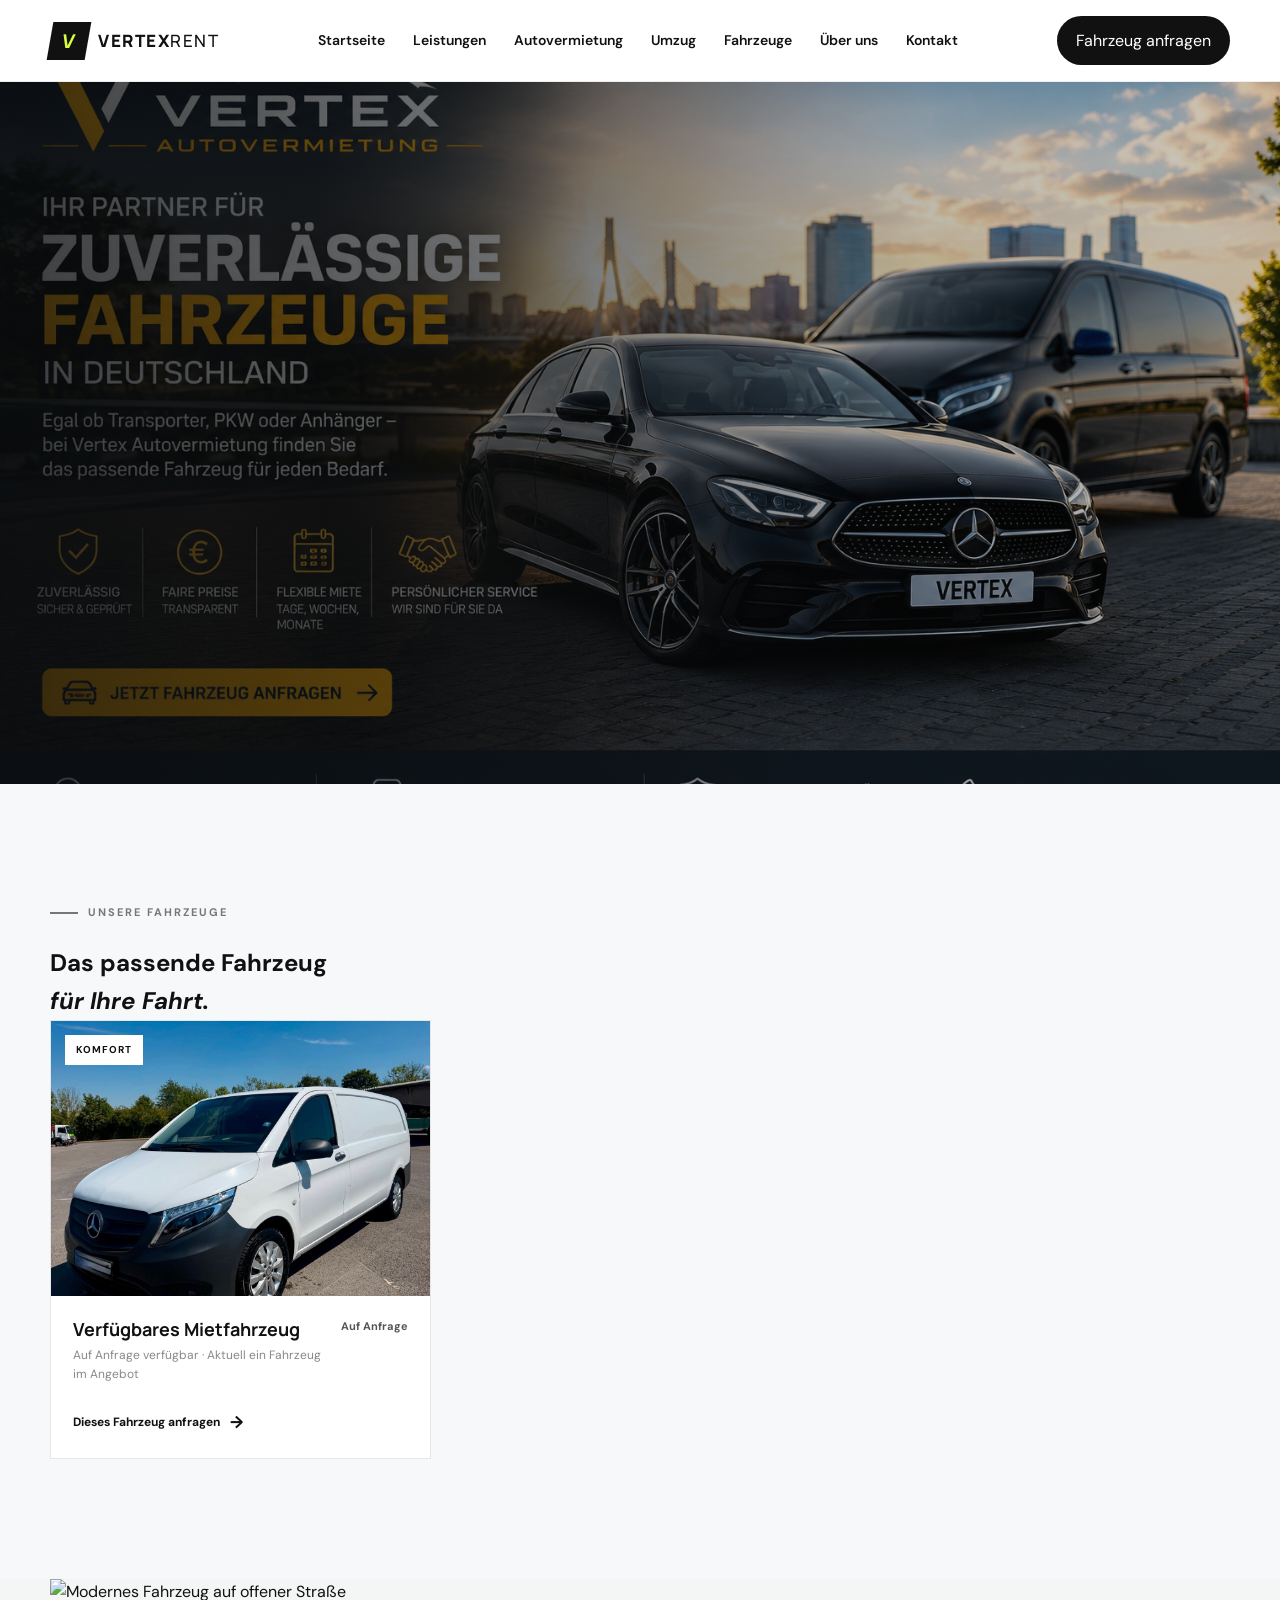
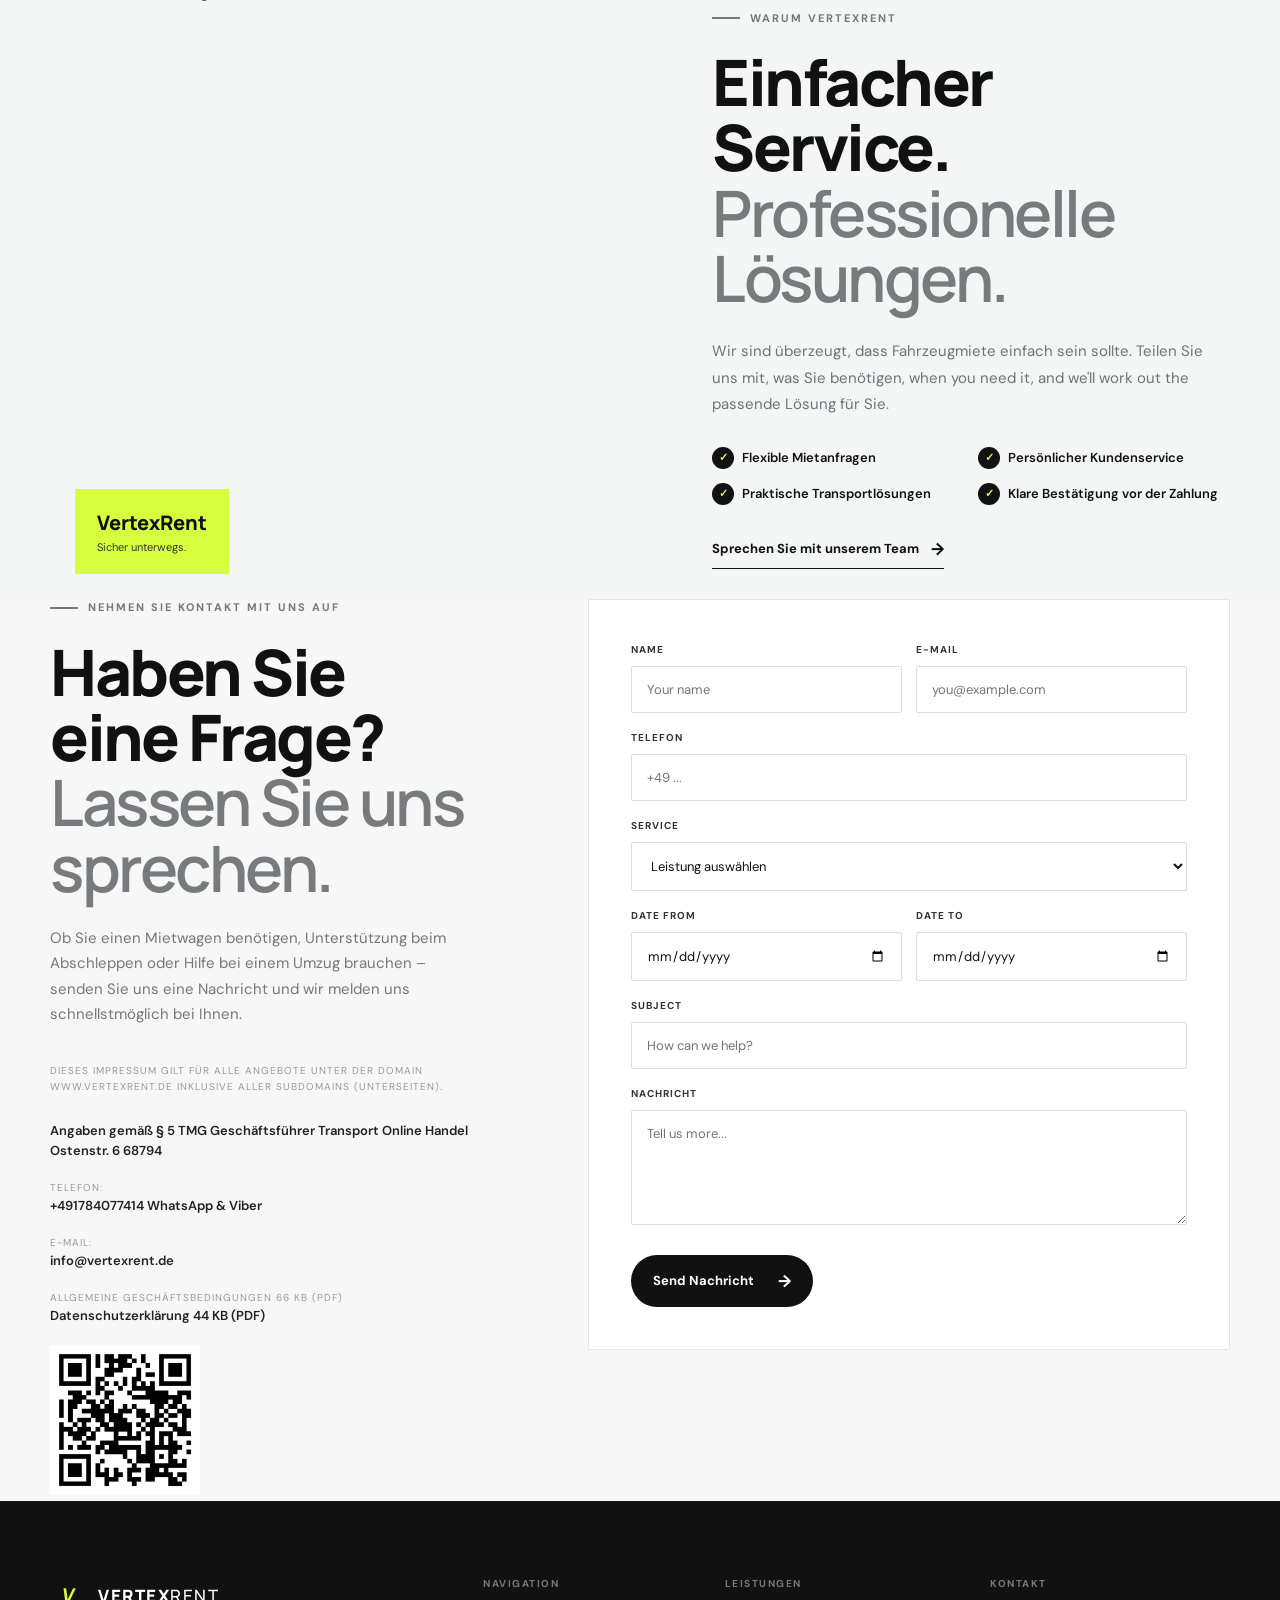
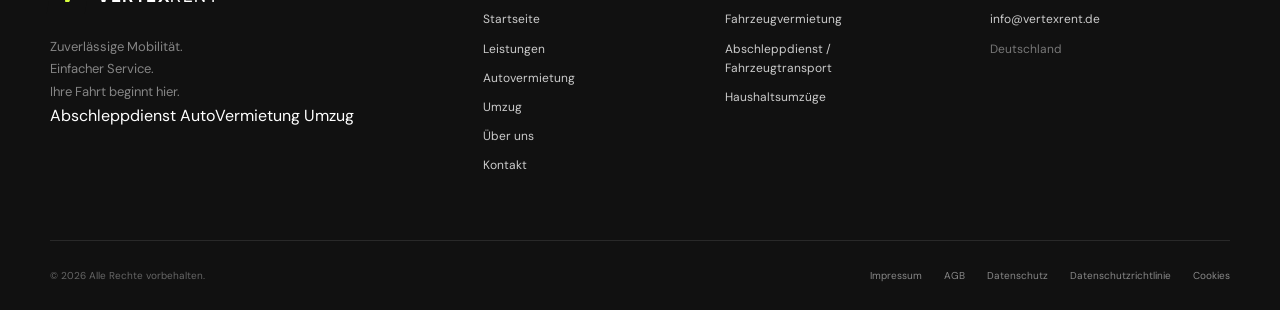
==== commit eed20218: "fix contact form on the home page and replace eng txt to german txt" ====
--- a/index.html
+++ b/index.html
@@ -1,93 +1,102 @@
 <!DOCTYPE html>
 
 <html lang="de">
+
 <head>
-<!-- 
+  <!-- 
          BASIC META
      -->
-<meta charset="utf-8"/>
-<meta content="width=device-width, initial-scale=1.0" name="viewport"/>
-<meta content="IE=edge" http-equiv="X-UA-Compatible"/>
-<!-- 
+  <meta charset="utf-8" />
+  <meta content="width=device-width, initial-scale=1.0" name="viewport" />
+  <meta content="IE=edge" http-equiv="X-UA-Compatible" />
+  <!-- 
          SEO
      -->
-<title>VertexRent | Autovermietung &amp; Mobilitätsservice</title>
-<meta content="VertexRent offers reliable car rental, towing and household moving services with flexible rental solutions and professional support." name="description"/>
-<meta content="car rental, rent a car, vehicle rental, towing cars, moving household, VertexRent" name="keywords"/>
-<meta content="VertexRent" name="author"/>
-<meta content="index, follow" name="robots"/>
-<meta content="index, follow" name="googlebot"/>
-<!-- 
+  <title>VertexRent | Autovermietung &amp; Mobilitätsservice</title>
+  <meta
+    content="VertexRent offers reliable car rental, towing and household moving services with flexible rental solutions and professional support."
+    name="description" />
+  <meta content="car rental, rent a car, vehicle rental, towing cars, moving household, VertexRent" name="keywords" />
+  <meta content="VertexRent" name="author" />
+  <meta content="index, follow" name="robots" />
+  <meta content="index, follow" name="googlebot" />
+  <!-- 
          CANONICAL URL
      -->
-<link href="https://vertexrent.de/" rel="canonical"/>
-<!-- 
+  <link href="https://vertexrent.de/" rel="canonical" />
+  <!-- 
          FAVICON
      -->
-<link href="images/favicon.png" rel="icon" type="image/png"/>
-<!-- 
+  <link href="images/favicon.png" rel="icon" type="image/png" />
+  <!-- 
          GOOGLE FONTS
      -->
-<link href="https://fonts.googleapis.com" rel="preconnect"/>
-<link crossorigin="" href="https://fonts.gstatic.com" rel="preconnect"/>
-<link href="https://fonts.googleapis.com/css2?family=DM+Sans:wght@400;500;600;700&amp;family=Manrope:wght@600;700;800&amp;display=swap" rel="stylesheet"/>
-<!-- 
+  <link href="https://fonts.googleapis.com" rel="preconnect" />
+  <link crossorigin="" href="https://fonts.gstatic.com" rel="preconnect" />
+  <link
+    href="https://fonts.googleapis.com/css2?family=DM+Sans:wght@400;500;600;700&amp;family=Manrope:wght@600;700;800&amp;display=swap"
+    rel="stylesheet" />
+  <!-- 
          OPEN GRAPH
          Facebook / WhatsApp / LinkedIn
           -->
-<meta content="website" property="og:type"/>
-<meta content="VertexRent | Autovermietung &amp; Mobilitätsservice" property="og:title"/>
-<meta content="Zuverlässige Autovermietung, Transport- und Umzugsleistungen von VertexRent." property="og:description"/>
-<meta content="https://vertexrent.de/" property="og:url"/>
-<meta content="VertexRent" property="og:site_name"/>
-<meta content="https://vertexrent.de/images/og-image.jpg" property="og:image"/>
-<!--  TWITTER / X CARD -->
-<meta content="summary_large_image" name="twitter:card"/>
-<meta content="VertexRent | Autovermietung &amp; Mobilitätsservice" name="twitter:title"/>
-<meta content="Zuverlässige Autovermietung, Transport- und Umzugsleistungen von VertexRent." name="twitter:description"/>
-<meta content="https://vertexrent.de/images/og-image.jpg" name="twitter:image"/>
-<!-- 
+  <meta content="website" property="og:type" />
+  <meta content="VertexRent | Autovermietung &amp; Mobilitätsservice" property="og:title" />
+  <meta content="Zuverlässige Autovermietung, Transport- und Umzugsleistungen von VertexRent."
+    property="og:description" />
+  <meta content="https://vertexrent.de/" property="og:url" />
+  <meta content="VertexRent" property="og:site_name" />
+  <meta content="https://vertexrent.de/images/og-image.jpg" property="og:image" />
+  <!--  TWITTER / X CARD -->
+  <meta content="summary_large_image" name="twitter:card" />
+  <meta content="VertexRent | Autovermietung &amp; Mobilitätsservice" name="twitter:title" />
+  <meta content="Zuverlässige Autovermietung, Transport- und Umzugsleistungen von VertexRent."
+    name="twitter:description" />
+  <meta content="https://vertexrent.de/images/og-image.jpg" name="twitter:image" />
+  <!-- 
          WEBSITE CSS
     -->
-<link href="style.css" rel="stylesheet"/>
-<link href="responsive.css" rel="stylesheet"/>
+  <link href="style.css" rel="stylesheet" />
+  <link href="responsive.css" rel="stylesheet" />
 </head>
+
 <body>
-<header class="site-header">
-  <div class="container nav-wrapper">
-    <a href="index.html" class="logo" aria-label="VertexRent Startseite">
-      <span class="logo-mark">V</span>
-      <span class="logo-text">VERTEX<span>RENT</span></span>
-    </a>
-    <nav id="site-navigation" class="main-nav" aria-label="Hauptnavigation">
-      <a href="index.html">Startseite</a>
-      <a href="services.html">Leistungen</a>
-      <a href="rental.html">Autovermietung</a>
-      <a href="moving.html">Umzug</a>
-      <a href="index.html#fleet">Fahrzeuge</a>
-      <a href="index.html#about">Über uns</a>
-      <a href="index.html#contact">Kontakt</a>
-    </nav>
-    <a href="rental.html" class="nav-cta">Fahrzeug anfragen</a>
-    <button class="menu-toggle" type="button" aria-expanded="false" aria-controls="site-navigation" aria-label="Navigationsmenü öffnen">
-      <span></span><span></span><span></span>
-    </button>
-  </div>
-</header>
-
-<!-- Website content will be added here -->
-<!-- =========================
+  <header class="site-header">
+    <div class="container nav-wrapper">
+      <a href="index.html" class="logo" aria-label="VertexRent Startseite">
+        <span class="logo-mark">V</span>
+        <span class="logo-text">VERTEX<span>RENT</span></span>
+      </a>
+      <nav id="site-navigation" class="main-nav" aria-label="Hauptnavigation">
+        <a href="index.html">Startseite</a>
+        <a href="services.html">Leistungen</a>
+        <a href="rental.html">Autovermietung</a>
+        <a href="moving.html">Umzug</a>
+        <a href="index.html#fleet">Fahrzeuge</a>
+        <a href="index.html#about">Über uns</a>
+        <a href="index.html#contact">Kontakt</a>
+      </nav>
+      <a href="rental.html" class="nav-cta">Fahrzeug anfragen</a>
+      <button class="menu-toggle" type="button" aria-expanded="false" aria-controls="site-navigation"
+        aria-label="Navigationsmenü öffnen">
+        <span></span><span></span><span></span>
+      </button>
+    </div>
+  </header>
+
+  <!-- Website content will be added here -->
+  <!-- =========================
          HEADER
     ========================== -->
-<!-- =========================
+  <!-- =========================
          MAIN CONTENT
     ========================== -->
-<main id="main-content">
-<section class="hero" id="home">
-<!-- Background Image -->
-<div class="hero-background"></div>
-<div class="container hero-container">
-<!-- <div class="hero-content">
+  <main id="main-content">
+    <section class="hero" id="home">
+      <!-- Background Image -->
+      <div class="hero-background"></div>
+      <div class="container hero-container">
+        <!-- <div class="hero-content">
 <p class="eyebrow hero-eyebrow"><span></span> VertexRent Mobilität</p>
 <h1>Zuverlässig unterwegs.<br/><em>Einfach anfragen.</em></h1>
 <p class="hero-description">Autovermietung, Fahrzeugtransport und Umzugsservice – persönlich betreut, klar organisiert und auf Ihren Bedarf abgestimmt.</p>
@@ -101,382 +110,394 @@
 <div class="trust-item"><strong>Klar</strong><span>Preis vor Zahlung</span></div>
 </div>
 </div> -->
-</div>
-</section>
-<!-- =========================
+      </div>
+    </section>
+    <!-- =========================
      OUR FLEET SECTION
 ========================= -->
-<section class="fleet section" id="fleet">
-<div class="container">
-<!-- Section Heading -->
-<div class="section-heading">
-<p class="eyebrow">
-<span></span>
-                Unsere Fahrzeuge
-            </p>
-<h2>
-                Das passende Fahrzeug
-                <br/>
-<em>für Ihre Fahrt.</em>
-</h2>
-</div>
-<!-- Cars Grid -->
-<div class="car-grid">
-<!-- Car 01 -->
-<article class="car-card">
-<div class="car-image">
-<img alt="Verfügbares Mietfahrzeug" src="/images/BC8DD529-C774-4352-8C28-1C7484FE3177.png"/>
-<span class="car-tag">
-                        Komfort
-                    </span>
-</div>
-<div class="car-info">
-<div class="car-main-info">
-<div>
-<h3>
-                                Verfügbares Mietfahrzeug
-                            </h3>
-<p>
-                                Auf Anfrage verfügbar · Aktuell ein Fahrzeug im Angebot
-                            </p>
-</div>
-<span class="car-price">
-                            Auf Anfrage
-                        </span>
-</div>
-<a class="car-link" href="rental.html">
-                        Dieses Fahrzeug anfragen
-                        <span>→</span>
-</a>
-</div>
-</article>
-</div>
-</div>
-</section>
-<!-- =========================
+    <section class="fleet section" id="fleet">
+      <div class="container">
+        <!-- Section Heading -->
+        <div class="section-heading">
+          <p class="eyebrow">
+            <span></span>
+            Unsere Fahrzeuge
+          </p>
+          <h2>
+            Das passende Fahrzeug
+            <br />
+            <em>für Ihre Fahrt.</em>
+          </h2>
+        </div>
+        <!-- Cars Grid -->
+        <div class="car-grid">
+          <!-- Car 01 -->
+          <article class="car-card">
+            <div class="car-image">
+              <img alt="Verfügbares Mietfahrzeug" src="/images/BC8DD529-C774-4352-8C28-1C7484FE3177.png" />
+              <span class="car-tag">
+                Komfort
+              </span>
+            </div>
+            <div class="car-info">
+              <div class="car-main-info">
+                <div>
+                  <h3>
+                    Verfügbares Mietfahrzeug
+                  </h3>
+                  <p>
+                    Auf Anfrage verfügbar · Aktuell ein Fahrzeug im Angebot
+                  </p>
+                </div>
+                <span class="car-price">
+                  Auf Anfrage
+                </span>
+              </div>
+              <a class="car-link" href="rental.html">
+                Dieses Fahrzeug anfragen
+                <span>→</span>
+              </a>
+            </div>
+          </article>
+        </div>
+      </div>
+    </section>
+    <!-- =========================
      ABOUT SECTION
 ========================= -->
-<section class="about section" id="about">
-<div class="container about-grid">
-<!-- Über uns Image -->
-<div class="about-image">
-<img alt="Modernes Fahrzeug auf offener Straße" src="https://images.unsplash.com/photo-1492144534655-ae79c964c9d7?auto=format&amp;fit=crop&amp;w=1400&amp;q=85"/>
-<div class="about-badge">
-<strong>VertexRent</strong>
-<span>
-                    Sicher unterwegs.
-                </span>
-</div>
-</div>
-<!-- Über uns Content -->
-<div class="about-content">
-<p class="eyebrow">
-<span></span>
-
-                Warum VertexRent
-
-            </p>
-<h2>
-
-                Einfacher Service.
-                <br/>
-<em>Professionelle Lösungen.</em>
-</h2>
-<p class="about-description">
-
-                Wir sind überzeugt, dass Fahrzeugmiete
-                einfach sein sollte. Teilen Sie uns mit, was Sie benötigen,
-                when you need it, and we'll work out the
-                passende Lösung für Sie.
-
-            </p>
-<!-- Benefits -->
-<ul class="benefits-list">
-<li>
-<span class="benefit-icon">
-                        ✓
-                    </span>
-<span>
-                        Flexible Mietanfragen
-                    </span>
-</li>
-<li>
-<span class="benefit-icon">
-                        ✓
-                    </span>
-<span>
-                        Persönlicher Kundenservice
-                    </span>
-</li>
-<li>
-<span class="benefit-icon">
-                        ✓
-                    </span>
-<span>
-                        Praktische Transportlösungen
-                    </span>
-</li>
-<li>
-<span class="benefit-icon">
-                        ✓
-                    </span>
-<span>
-                        Klare Bestätigung vor der Zahlung
-                    </span>
-</li>
-</ul>
-<!-- Link -->
-<a class="about-link" href="#contact">
-
-                Talk to our team
-
-                <span>→</span>
-</a>
-</div>
-</div>
-</section>
-<!-- =========================
+    <section class="about section" id="about">
+      <div class="container about-grid">
+        <!-- Über uns Image -->
+        <div class="about-image">
+          <img alt="Modernes Fahrzeug auf offener Straße"
+            src="https://images.unsplash.com/photo-1492144534655-ae79c964c9d7?auto=format&amp;fit=crop&amp;w=1400&amp;q=85" />
+          <div class="about-badge">
+            <strong>VertexRent</strong>
+            <span>
+              Sicher unterwegs.
+            </span>
+          </div>
+        </div>
+        <!-- Über uns Content -->
+        <div class="about-content">
+          <p class="eyebrow">
+            <span></span>
+
+            Warum VertexRent
+
+          </p>
+          <h2>
+
+            Einfacher Service.
+            <br />
+            <em>Professionelle Lösungen.</em>
+          </h2>
+          <p class="about-description">
+
+            Wir sind überzeugt, dass Fahrzeugmiete
+            einfach sein sollte. Teilen Sie uns mit, was Sie benötigen,
+            when you need it, and we'll work out the
+            passende Lösung für Sie.
+
+          </p>
+          <!-- Benefits -->
+          <ul class="benefits-list">
+            <li>
+              <span class="benefit-icon">
+                ✓
+              </span>
+              <span>
+                Flexible Mietanfragen
+              </span>
+            </li>
+            <li>
+              <span class="benefit-icon">
+                ✓
+              </span>
+              <span>
+                Persönlicher Kundenservice
+              </span>
+            </li>
+            <li>
+              <span class="benefit-icon">
+                ✓
+              </span>
+              <span>
+                Praktische Transportlösungen
+              </span>
+            </li>
+            <li>
+              <span class="benefit-icon">
+                ✓
+              </span>
+              <span>
+                Klare Bestätigung vor der Zahlung
+              </span>
+            </li>
+          </ul>
+          <!-- Link -->
+          <a class="about-link" href="#contact">
+
+            Sprechen Sie mit unserem Team
+
+            <span>→</span>
+          </a>
+        </div>
+      </div>
+    </section>
+    <!-- =========================
      BOOKING SECTION
 ========================= -->
 
-<!-- =========================
+    <!-- =========================
      CONTACT SECTION
 ========================= -->
-<section class="contact section" id="contact">
-<div class="container contact-grid">
-<!-- Kontakt Information -->
-<div class="contact-content">
-<p class="eyebrow">
-<span></span>
-
-                Get in touch
-
-            </p>
-<h2>
-
-                Have a question?
-                <br/>
-<em>Let's talk.</em>
-</h2>
-<p class="contact-description">
-
-                Whether you need a rental car, towing support
-                or help with a move, send us a message and
-                we'll get back to you.
-
-            </p>
-<!-- Kontakt Details -->
-<div class="contact-details">
-<div class="contact-detail">
-<span>
-                       Dieses Impressum gilt für alle Angebote unter der Domain  www.vertexrent.de inklusive aller Subdomains (Unterseiten).
-                    </span>
-                    <br/>
-<strong>
-                        Angaben gemäß § 5 TMG
-
-Geschäftsführer
-Transport Online Handel
-Ostenstr. 6 68794
-
-                    </strong>
-</div>
-<div class="contact-detail">
-<span>
-                       Telefon:
-                    </span>
-<strong>
-                        +491784077414 WhatsApp & Viber
-                    </strong>
-                    
-</div>
-<div class="contact-detail">
-<span>
-                       E-Mail:
-                    </span>
-<strong>
-                      info@vertexrent.de
-                    </strong>
-                    
-</div>
-<div class="contact-detail">
-<span>
-                       Allgemeine Geschäftsbedingungen
-66 KB (PDF)
-                    </span>
-<strong>
-                       Datenschutzerklärung
-44 KB (PDF)
-                    </strong>
-                    
-</div>
-<div class="contact-detail">
-<span>
-                       
-                    </span>
-<strong>
-                      <img src="images/whatsappQR.jpeg" alt="QR-Code-Engel-Trans" width="150" height="150">
-                    </strong>
-                    
-</div>
-</div>
-</div>
-<!-- Kontakt Form -->
-<div class="contact-form-wrapper">
-<form class="contact-form" id="contactForm">
-<!-- Name + E-Mail -->
-<div class="form-row">
-<div class="form-group">
-<label for="contact-name">
-                            Name
-                        </label>
-<input id="contact-name" name="name" placeholder="Your name" required="" type="text"/>
-</div>
-<div class="form-group">
-<label for="contact-email">
-                            E-Mail
-                        </label>
-<input id="contact-email" name="email" placeholder="you@example.com" required="" type="email"/>
-</div>
-</div>
-<!-- Telefon -->
-<div class="form-group">
-<label for="contact-phone">
-                        Telefon
-                    </label>
-<input id="contact-phone" name="phone" placeholder="+49 ..." type="tel"/>
-</div>
-<!-- Service -->
-<div class="form-group">
-<label for="contact-service">
-                        Service
-                    </label>
-<select id="contact-service" name="service" required="">
-<option value="">
-                            Leistung auswählen
-                        </option>
-<option value="rental">
-                            Autovermietung
-                        </option>
-<option value="towing">
-                            Towing Cars
-                        </option>
-<option value="moving">
-                            Haushaltsumzüge
-                        </option>
-</select>
-</div>
-<!-- Dates -->
-<div class="form-row">
-<div class="form-group">
-<label for="contact-date-from">
-                            Date From
-                        </label>
-<input id="contact-date-from" name="date-from" type="date"/>
-</div>
-<div class="form-group">
-<label for="contact-date-to">
-                            Date To
-                        </label>
-<input id="contact-date-to" name="date-to" type="date"/>
-</div>
-</div>
-<!-- Subject -->
-<div class="form-group">
-<label for="contact-subject">
-                        Subject
-                    </label>
-<input id="contact-subject" name="subject" placeholder="How can we help?" type="text"/>
-</div>
-<!-- Nachricht -->
-<div class="form-group">
-<label for="contact-message">
-                        Nachricht
-                    </label>
-<textarea id="contact-message" name="message" placeholder="Tell us more..." rows="5"></textarea>
-</div>
-<!-- Submit -->
-<button class="btn btn-dark contact-submit" type="submit">
-
-                    Send Nachricht
-
-                    <span>→</span>
-</button>
-</form>
-</div>
-</div>
-</section>
-</main>
-<section aria-label="VertexRent services" class="service-label-strip">
-<div class="container service-label-strip-inner" style="display:none">
-<span>Abschleppdienst</span>
-<span>AutoVermietung</span>
-<span>Umzug</span>
-</div>
-</section>
-<!-- =========================
+    <section class="contact section" id="contact">
+      <div class="container contact-grid">
+        <!-- Kontakt Information -->
+        <div class="contact-content">
+          <p class="eyebrow">
+            <span></span>
+
+            Nehmen Sie Kontakt mit uns auf
+
+          </p>
+
+          <h2>
+            Haben Sie eine Frage?
+            <br />
+            <em>Lassen Sie uns sprechen.</em>
+          </h2>
+
+          <p class="contact-description">
+            Ob Sie einen Mietwagen benötigen, Unterstützung beim Abschleppen
+            oder Hilfe bei einem Umzug brauchen – senden Sie uns eine Nachricht
+            und wir melden uns schnellstmöglich bei Ihnen.
+          </p>
+         
+
+          <!-- Kontakt Details -->
+          <div class="contact-details">
+            <div class="contact-detail">
+              <span>
+                Dieses Impressum gilt für alle Angebote unter der Domain www.vertexrent.de inklusive aller Subdomains
+                (Unterseiten).
+              </span>
+              <br />
+              <strong>
+                Angaben gemäß § 5 TMG
+
+                Geschäftsführer
+                Transport Online Handel
+                Ostenstr. 6 68794
+
+              </strong>
+            </div>
+            <div class="contact-detail">
+              <span>
+                Telefon:
+              </span>
+              <strong>
+                +491784077414 WhatsApp & Viber
+              </strong>
+
+            </div>
+            <div class="contact-detail">
+              <span>
+                E-Mail:
+              </span>
+              <strong>
+                info@vertexrent.de
+              </strong>
+
+            </div>
+            <div class="contact-detail">
+              <span>
+                Allgemeine Geschäftsbedingungen
+                66 KB (PDF)
+              </span>
+              <strong>
+                Datenschutzerklärung
+                44 KB (PDF)
+              </strong>
+
+            </div>
+            <div class="contact-detail">
+              <span>
+
+              </span>
+              <strong>
+                <img src="images/whatsappQR.jpeg" alt="QR-Code-Engel-Trans" width="150" height="150">
+              </strong>
+
+            </div>
+          </div>
+        </div>
+        <!-- Kontakt Form -->
+        <div class="contact-form-wrapper">
+          <form class="contact-form" id="contactForm">
+            <!-- Name + E-Mail -->
+            <div class="form-row">
+              <div class="form-group">
+                <label for="contact-name">
+                  Name
+                </label>
+                <input id="contact-name" name="name" placeholder="Your name" required="" type="text" />
+              </div>
+              <div class="form-group">
+                <label for="contact-email">
+                  E-Mail
+                </label>
+                <input id="contact-email" name="email" placeholder="you@example.com" required="" type="email" />
+              </div>
+            </div>
+            <!-- Telefon -->
+            <div class="form-group">
+              <label for="contact-phone">
+                Telefon
+              </label>
+              <input id="contact-phone" name="phone" placeholder="+49 ..." type="tel" />
+            </div>
+            <!-- Service -->
+            <div class="form-group">
+              <label for="contact-service">
+                Service
+              </label>
+              <select id="contact-service" name="service" required="">
+                <option value="">
+                  Leistung auswählen
+                </option>
+                <option value="rental">
+                  Autovermietung
+                </option>
+                <option value="towing">
+                  Towing Cars
+                </option>
+                <option value="moving">
+                  Haushaltsumzüge
+                </option>
+              </select>
+            </div>
+            <!-- Dates -->
+            <div class="form-row">
+              <div class="form-group">
+                <label for="contact-date-from">
+                  Date From
+                </label>
+                <input id="contact-date-from" name="date-from" type="date" />
+              </div>
+              <div class="form-group">
+                <label for="contact-date-to">
+                  Date To
+                </label>
+                <input id="contact-date-to" name="date-to" type="date" />
+              </div>
+            </div>
+            <!-- Subject -->
+            <div class="form-group">
+              <label for="contact-subject">
+                Subject
+              </label>
+              <input id="contact-subject" name="subject" placeholder="How can we help?" type="text" />
+            </div>
+            <!-- Nachricht -->
+            <div class="form-group">
+              <label for="contact-message">
+                Nachricht
+              </label>
+              <textarea id="contact-message" name="message" placeholder="Tell us more..." rows="5"></textarea>
+            </div>
+            <!-- Submit -->
+            <button class="btn btn-dark contact-submit" type="submit">
+
+              Send Nachricht
+
+              <span>→</span>
+            </button>
+            <p class="contact-form-status" role="status" aria-live="polite"></p>
+          </form>
+
+        </div>
+      </div>
+    </section>
+  </main>
+  <section aria-label="VertexRent services" class="service-label-strip">
+    <div class="container service-label-strip-inner" style="display:none">
+      <span>Abschleppdienst</span>
+      <span>AutoVermietung</span>
+      <span>Umzug</span>
+    </div>
+  </section>
+  <!-- =========================
      FOOTER
 ========================= -->
-<footer class="site-footer">
-  <div class="container">
-    <div class="footer-top">
-      <div class="footer-brand">
-        <a class="logo footer-logo" href="index.html" aria-label="VertexRent Startseite">
-          <span class="logo-mark">V</span>
-          <span class="logo-text">VERTEX<span>RENT</span></span>
-        </a>
-        <p>Zuverlässige Mobilität.<br>Einfacher Service.<br>Ihre Fahrt beginnt hier.</p>
-        <div class="service-label-strip footer-services" aria-label="Unsere Leistungen">
-          <span>Abschleppdienst</span>
-          <span>AutoVermietung</span>
-          <span>Umzug</span>
-        </div>
-      </div>
-      <div class="footer-column">
-        <h4>Navigation</h4>
-        <a href="index.html">Startseite</a>
-        <a href="services.html">Leistungen</a>
-        <a href="rental.html">Autovermietung</a>
-        <a href="moving.html">Umzug</a>
-        <a href="index.html#about">Über uns</a>
-        <a href="index.html#contact">Kontakt</a>
-      </div>
-      <div class="footer-column">
-        <h4>Leistungen</h4>
-        <a href="rental.html">Fahrzeugvermietung</a>
-        <a href="services.html#transport">Abschleppdienst / Fahrzeugtransport</a>
-        <a href="moving.html">Haushaltsumzüge</a>
-      </div>
-      <div class="footer-column">
-        <h4>Kontakt</h4>
-        <a href="mailto:info@vertexrent.de">info@vertexrent.de</a>
-        <span class="footer-muted">Deutschland</span>
+  <footer class="site-footer">
+    <div class="container">
+      <div class="footer-top">
+        <div class="footer-brand">
+          <a class="logo footer-logo" href="index.html" aria-label="VertexRent Startseite">
+            <span class="logo-mark">V</span>
+            <span class="logo-text">VERTEX<span>RENT</span></span>
+          </a>
+          <p>Zuverlässige Mobilität.<br>Einfacher Service.<br>Ihre Fahrt beginnt hier.</p>
+          <div class="service-label-strip footer-services" aria-label="Unsere Leistungen">
+            <span>Abschleppdienst</span>
+            <span>AutoVermietung</span>
+            <span>Umzug</span>
+          </div>
+        </div>
+        <div class="footer-column">
+          <h4>Navigation</h4>
+          <a href="index.html">Startseite</a>
+          <a href="services.html">Leistungen</a>
+          <a href="rental.html">Autovermietung</a>
+          <a href="moving.html">Umzug</a>
+          <a href="index.html#about">Über uns</a>
+          <a href="index.html#contact">Kontakt</a>
+        </div>
+        <div class="footer-column">
+          <h4>Leistungen</h4>
+          <a href="rental.html">Fahrzeugvermietung</a>
+          <a href="services.html#transport">Abschleppdienst / Fahrzeugtransport</a>
+          <a href="moving.html">Haushaltsumzüge</a>
+        </div>
+        <div class="footer-column">
+          <h4>Kontakt</h4>
+          <a href="mailto:info@vertexrent.de">info@vertexrent.de</a>
+          <span class="footer-muted">Deutschland</span>
+        </div>
+      </div>
+      <div class="footer-bottom">
+        <p>© 2026 Alle Rechte vorbehalten.</p>
+        <nav aria-label="Rechtliche Hinweise" class="legal-links">
+          <a href="impressum.html">Impressum</a>
+          <a href="agb.html">AGB</a>
+          <a href="datenschutz.html">Datenschutz</a>
+          <a href="privacy-policy.html">Datenschutzrichtlinie</a>
+          <a href="cookies.html">Cookies</a>
+        </nav>
       </div>
     </div>
-    <div class="footer-bottom">
-      <p>© 2026 Alle Rechte vorbehalten.</p>
-      <nav aria-label="Rechtliche Hinweise" class="legal-links">
-        <a href="impressum.html">Impressum</a>
-        <a href="agb.html">AGB</a>
-        <a href="datenschutz.html">Datenschutz</a>
-        <a href="privacy-policy.html">Datenschutzrichtlinie</a>
-        <a href="cookies.html">Cookies</a>
-      </nav>
+  </footer>
+  <div class="cookie-notice" id="cookieNotice" role="region" aria-label="Cookie-Hinweis" hidden>
+    <div class="cookie-notice-inner">
+      <div>
+        <p class="cookie-notice-title">Datenschutz &amp; Cookies</p>
+        <p class="cookie-notice-text">Diese Website verwendet derzeit nur technisch erforderliche Speichermechanismen
+          für grundlegende Funktionen und Ihre Cookie-Einstellungen. Analyse- oder Marketing-Cookies sind standardmäßig
+          nicht aktiviert. <a href="privacy-policy.html">Mehr erfahren</a></p>
+      </div>
+      <div class="cookie-notice-actions">
+        <button type="button" class="cookie-button" id="cookieNecessary">Weiter</button>
+        <a href="cookies.html" class="cookie-link">Cookie-Einstellungen</a>
+      </div>
     </div>
   </div>
-</footer>
-<div class="cookie-notice" id="cookieNotice" role="region" aria-label="Cookie-Hinweis" hidden>
-  <div class="cookie-notice-inner">
-    <div>
-      <p class="cookie-notice-title">Datenschutz &amp; Cookies</p>
-      <p class="cookie-notice-text">Diese Website verwendet derzeit nur technisch erforderliche Speichermechanismen für grundlegende Funktionen und Ihre Cookie-Einstellungen. Analyse- oder Marketing-Cookies sind standardmäßig nicht aktiviert. <a href="privacy-policy.html">Mehr erfahren</a></p>
-    </div>
-    <div class="cookie-notice-actions">
-      <button type="button" class="cookie-button" id="cookieNecessary">Weiter</button>
-      <a href="cookies.html" class="cookie-link">Cookie-Einstellungen</a>
-    </div>
-  </div>
-</div>
-<script src="script.js"></script>
+  <!-- <script src="script.js"></script> -->
+  <!-- EmailJS -->
+  <script type="text/javascript" src="https://cdn.jsdelivr.net/npm/@emailjs/browser@4/dist/email.min.js">
+  </script>
+  <script src="contact.js"></script>
 </body>
+
 </html>
